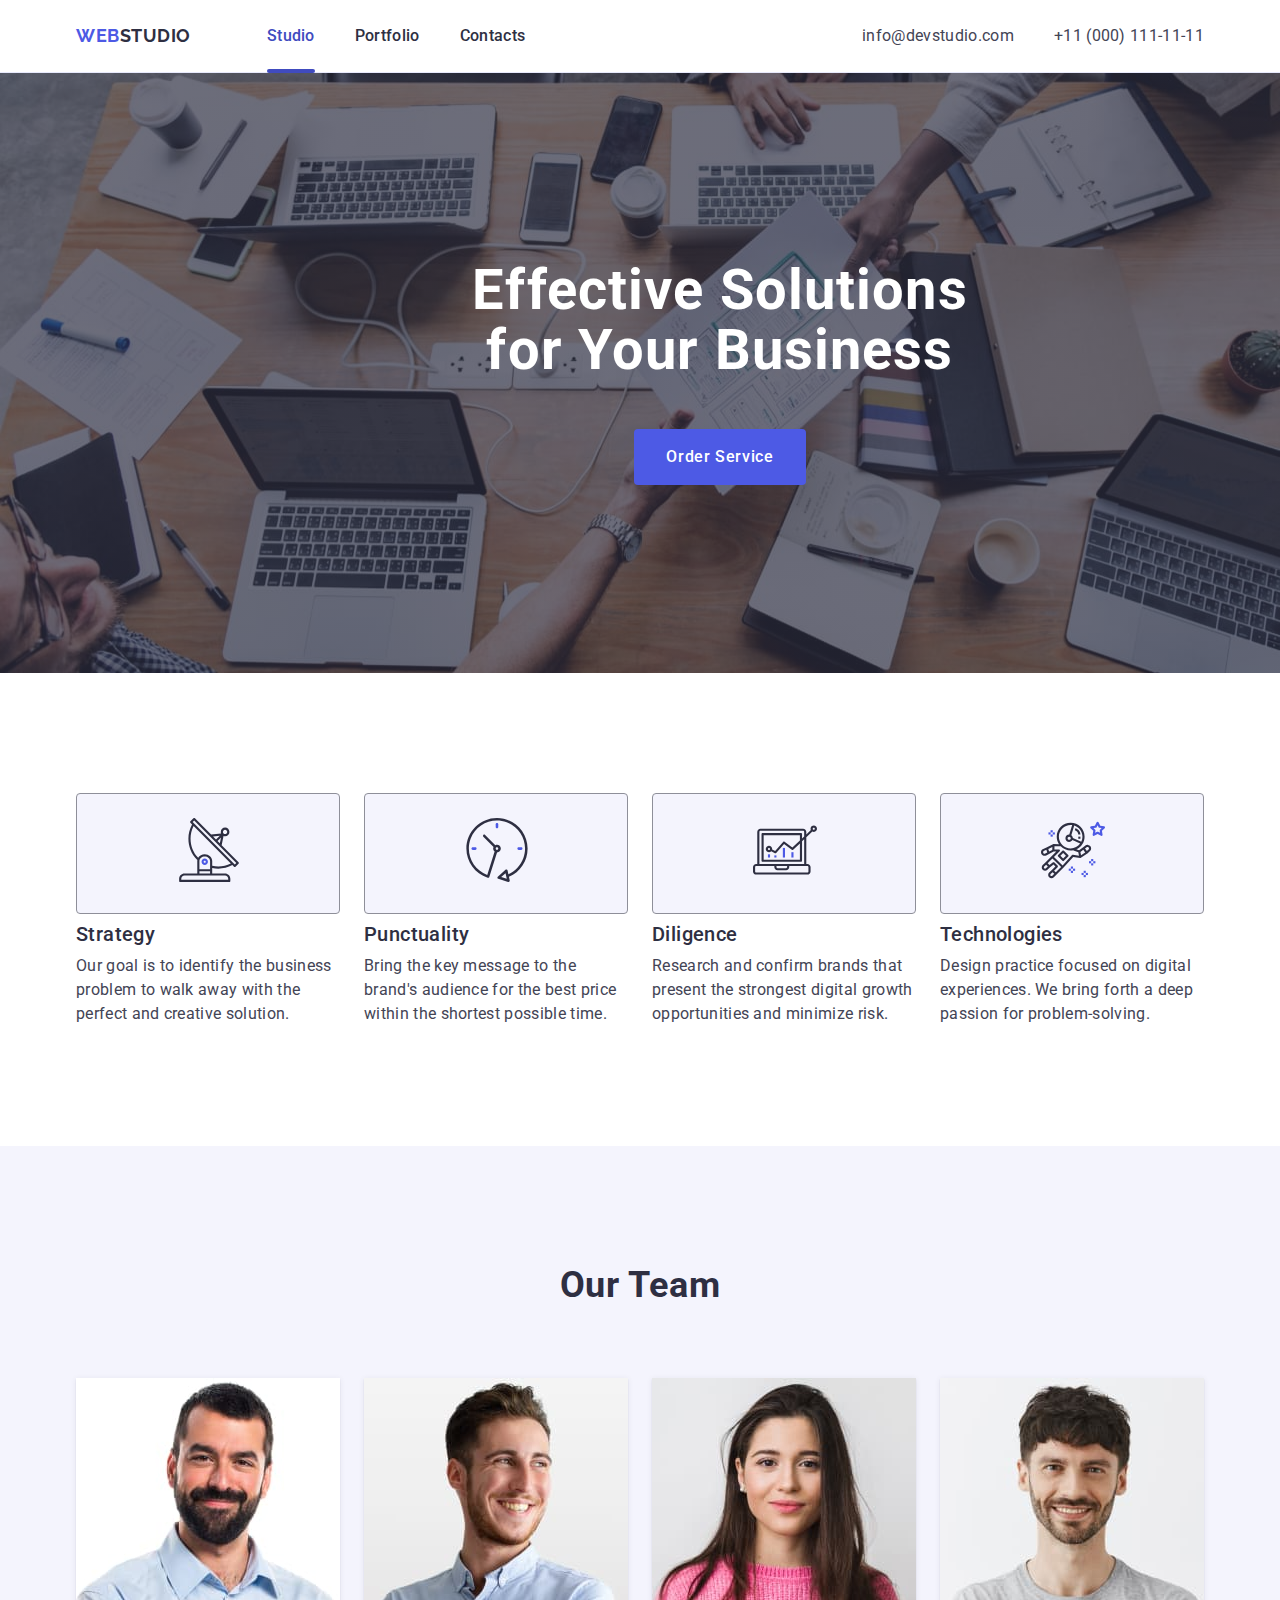
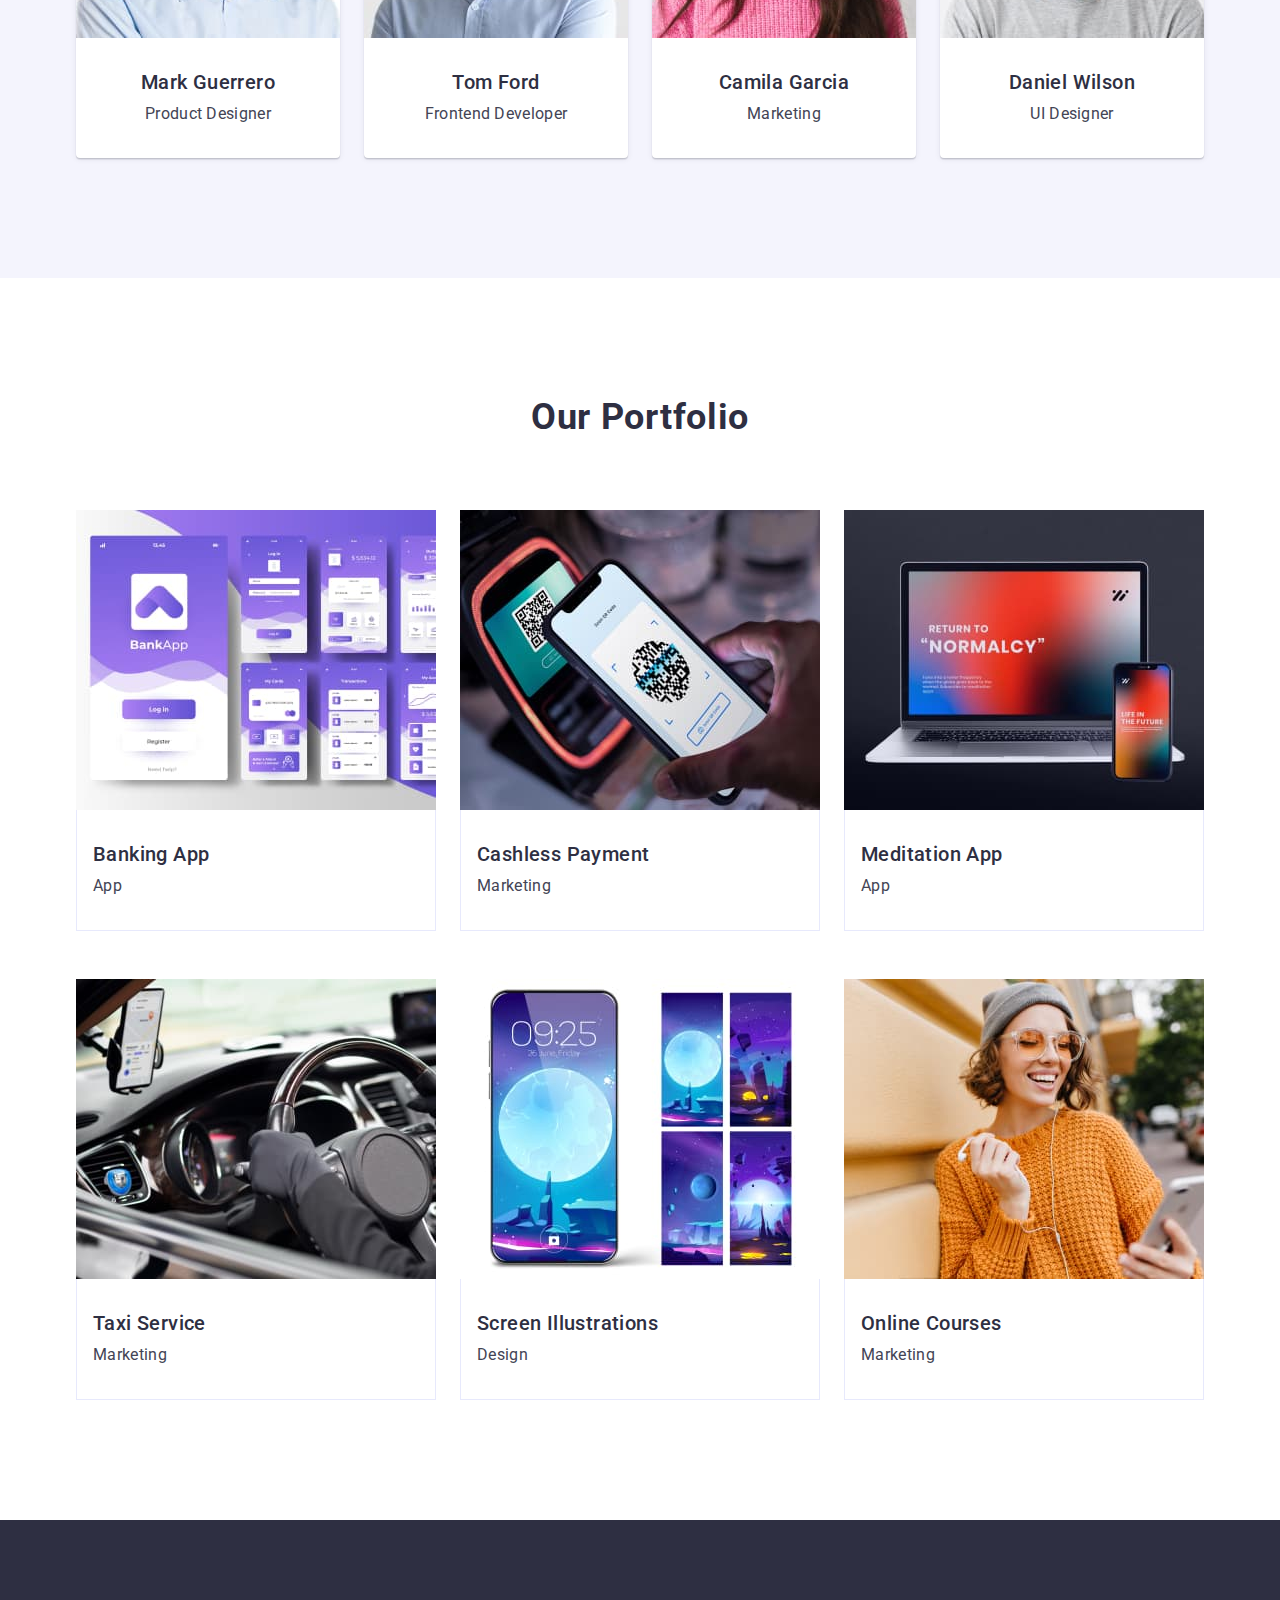
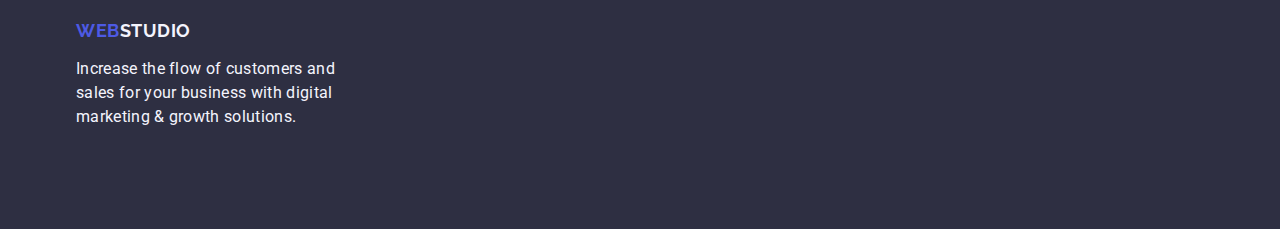
==== index.html @ e9f7350b "pictures in benefits" ====
<!DOCTYPE html>
<html lang="en">
  <head>
    <meta charset="UTF-8" />
    <meta name="viewport" content="width=device-width, initial-scale=1.0" />
    <title>WebStudio</title>
    <link rel="preconnect" href="https://fonts.googleapis.com" />
    <link rel="preconnect" href="https://fonts.gstatic.com" crossorigin />
    <link
      href="https://fonts.googleapis.com/css2?family=Raleway:wght@700&family=Roboto:wght@400;500;700&display=swap"
      rel="stylesheet"
    />
    <link
      rel="stylesheet"
      href="https://cdnjs.cloudflare.com/ajax/libs/modern-normalize/2.0.0/modern-normalize.min.css"
    />
    <link rel="stylesheet" href="./css/styles.css" />
  </head>
  <body>
    <!-- HEADER -->
    <header class="header">
      <div class="header_container container">
        <nav class="header_navigation">
          <a class="header_logo logo" href="./index.html"
            >Web<span class="header_logo_span">Studio</span></a
          >
          <ul class="header_navigation_list">
            <li class="navigation_list_item">
              <a class="navigation_list_link current" href="./index.html"
                >Studio</a
              >
            </li>
            <li class="navigation_list_item">
              <a class="navigation_list_link" href="">Portfolio</a>
            </li>
            <li class="navigation_list_item">
              <a class="navigation_list_link" href="">Contacts</a>
            </li>
          </ul>
        </nav>
        <address class="header_address">
          <ul class="header_address_list">
            <li class="address_list_item">
              <a class="address_list_link" href="mailto:info@devstudio.com"
                >info@devstudio.com</a
              >
            </li>
            <li class="address_list_item">
              <a class="address_list_link" href="tel:+110001111111"
                >+11 (000) 111-11-11</a
              >
            </li>
          </ul>
        </address>
      </div>
    </header>
    <!-- MAIN CONTENT -->
    <main>
      <!-- 1-HERO -->
      <section class="hero">
        <div class="hero_background">
          <div class="hero_container container">
            <h1 class="hero_title">Effective Solutions for Your Business</h1>
            <button class="hero_button" type="button">Order Service</button>
          </div>
        </div>
      </section>
      <!-- 2-BENEFITS -->
      <section class="benefits section">
        <div class="container benefits_container">
          <h2 class="benefits_title title visually-hidden">Our benefits</h2>
          <ul class="benefits_list">
            <li class="benefits_list_item">
              <div class="benefits_list_picture">
                <svg class="benefits_list_icon" width="64" height="64">
                  <use href="./images/sprite.svg#icon-antenna"></use>
                </svg>
              </div>
              <h3 class="benefits_item_title subtitle">Strategy</h3>
              <p class="benefits_item_text">
                Our goal is to identify the business problem to walk away with
                the perfect and creative solution.
              </p>
            </li>
            <li class="benefits_list_item">
              <div class="benefits_list_picture">
                <svg class="benefits_list_icon" width="64" height="64">
                  <use href="./images/sprite.svg#icon-clock"></use>
                </svg>
              </div>
              <h3 class="benefits_item_title subtitle">Punctuality</h3>
              <p class="benefits_item_text">
                Bring the key message to the brand's audience for the best price
                within the shortest possible time.
              </p>
            </li>
            <li class="benefits_list_item">
              <div class="benefits_list_picture">
                <svg class="benefits_list_icon" width="64" height="64">
                  <use href="./images/sprite.svg#icon-diagram"></use>
                </svg>
              </div>
              <h3 class="benefits_item_title subtitle">Diligence</h3>
              <p class="benefits_item_text">
                Research and confirm brands that present the strongest digital
                growth opportunities and minimize risk.
              </p>
            </li>
            <li class="benefits_list_item">
              <div class="benefits_list_picture">
                <svg class="benefits_list_icon" width="64" height="64">
                  <use href="./images/sprite.svg#icon-astronaut"></use>
                </svg>
              </div>
              <h3 class="benefits_item_title subtitle">Technologies</h3>
              <p class="benefits_item_text">
                Design practice focused on digital experiences. We bring forth a
                deep passion for problem-solving.
              </p>
            </li>
          </ul>
        </div>
      </section>
      <!-- 3-TEAM-->
      <section class="team section">
        <div class="container team_container">
          <h2 class="team_title title">Our Team</h2>
          <ul class="team_list">
            <li class="team_list_item">
              <img
                class="team_item_image"
                src="./images/team/mark_guerrero.jpg"
                alt="Photo of Mark Guerrero"
                width="264"
                height="260"
              />
              <div class="team_item_container">
                <h3 class="team_item_title subtitle">Mark Guerrero</h3>
                <p class="team_item_text">Product Designer</p>
              </div>
            </li>
            <li class="team_list_item">
              <img
                class="team_item_image"
                src="./images/team/tom_ford.jpg"
                alt="Photo of Tom Ford"
                width="264"
                height="260"
              />
              <div class="team_item_container">
                <h3 class="team_item_title subtitle">Tom Ford</h3>
                <p class="team_item_text">Frontend Developer</p>
              </div>
            </li>
            <li class="team_list_item">
              <img
                class="team_item_image"
                src="./images/team/camila_garcia.jpg"
                alt="Photo of Camila Garcia"
                width="264"
                height="260"
              />
              <div class="team_item_container">
                <h3 class="team_item_title subtitle">Camila Garcia</h3>
                <p class="team_item_text">Marketing</p>
              </div>
            </li>
            <li class="team_list_item">
              <img
                class="team_item_image"
                src="./images/team/daniel_wilson.jpg"
                alt="Photo of Daniel Wilson"
                width="264"
                height="260"
              />
              <div class="team_item_container">
                <h3 class="team_item_title subtitle">Daniel Wilson</h3>
                <p class="team_item_text">UI Designer</p>
              </div>
            </li>
          </ul>
        </div>
      </section>
      <!-- 4-PORTFOLIO -->
      <section class="portfolio section">
        <div class="container portfolio_container">
          <h2 class="portfolio_title title">Our Portfolio</h2>
          <ul class="portfolio_list">
            <li class="portfolio_list_item">
              <img
                class="portfolio_item_image"
                src="./images/portfolio/banking-app.jpg"
                alt="screens of Banking App"
                width="360"
                height="300"
              />
              <div class="portfolio_item_container">
                <h3 class="portfolio_item_title subtitle">Banking App</h3>
                <p class="portfolio_item_text">App</p>
              </div>
            </li>
            <li class="portfolio_list_item">
              <img
                class="portfolio_item_image"
                src="./images/portfolio/cashless-payment.jpg"
                alt="photo of payment"
                width="360"
                height="300"
              />
              <div class="portfolio_item_container">
                <h3 class="portfolio_item_title subtitle">Cashless Payment</h3>
                <p class="portfolio_item_text">Marketing</p>
              </div>
            </li>
            <li class="portfolio_list_item">
              <img
                class="portfolio_item_image"
                src="./images/portfolio/meditation-app.jpg"
                alt="photo of laptop and phone"
                width="360"
                height="300"
              />
              <div class="portfolio_item_container">
                <h3 class="portfolio_item_title subtitle">Meditation App</h3>
                <p class="portfolio_item_text">App</p>
              </div>
            </li>
            <li class="portfolio_list_item">
              <img
                class="portfolio_item_image"
                src="./images/portfolio/taxi-service.jpg"
                alt="photo of car dashboard"
                width="360"
                height="300"
              />
              <div class="portfolio_item_container">
                <h3 class="portfolio_item_title subtitle">Taxi Service</h3>
                <p class="portfolio_item_text">Marketing</p>
              </div>
            </li>
            <li class="portfolio_list_item">
              <img
                class="portfolio_item_image"
                src="./images/portfolio/screen-illustrations.jpg"
                alt="photo of phone and wallpapers"
                width="360"
                height="300"
              />
              <div class="portfolio_item_container">
                <h3 class="portfolio_item_title subtitle">
                  Screen Illustrations
                </h3>
                <p class="portfolio_item_text">Design</p>
              </div>
            </li>
            <li class="portfolio_list_item">
              <img
                class="portfolio_item_image"
                src="./images/portfolio/online-courses.jpg"
                alt="photo of girl"
                width="360"
                height="300"
              />
              <div class="portfolio_item_container">
                <h3 class="portfolio_item_title subtitle">Online Courses</h3>
                <p class="portfolio_item_text">Marketing</p>
              </div>
            </li>
          </ul>
        </div>
      </section>
    </main>
    <!-- FOOTER -->
    <footer class="footer">
      <div class="container footer_container">
        <a class="footer_logo logo" href="./index.html"
          >Web<span class="footer_logo_span">Studio</span></a
        >
        <p class="footer_text">
          Increase the flow of customers and sales for your business with
          digital marketing & growth solutions.
        </p>
      </div>
    </footer>
  </body>
</html>
---- css/styles.css ----
/* ====NORMOLIZING STYLES=================== */
h1,
h2,
h3,
h4,
h5,
h6,
p {
  margin-top: 0;
  margin-bottom: 0;
}

ul,
ol {
  margin-top: 0;
  margin-bottom: 0;
  padding-left: 0;
  list-style-type: none;
}
a {
  color: inherit;
  text-decoration: none;
  display: block;
}
img {
  display: block;
}
button {
  cursor: pointer;
  display: block;
  border: none;
}

/* ====MAIN STYLES========================= */
body {
  font-family: "Roboto", sans-serif;
  line-height: 1.5;
  letter-spacing: 0.02em;
  color: #434455;
  background-color: #ffffff;
}
.logo {
  font-family: "Raleway", sans-serif;
  font-weight: 700;
  font-size: 18px;
  line-height: 1.17;
  letter-spacing: 0.03em;
  text-transform: uppercase;
  color: #4d5ae5;
}
.title {
  font-weight: 700;
  font-size: 36px;
  letter-spacing: 0.02em;
  text-align: center;
  text-transform: capitalize;
  color: #2e2f42;
}
.subtitle {
  font-weight: 500;
  font-size: 20px;
  letter-spacing: 0.02em;
  line-height: 1.2;
  color: #2e2f42;
}
.container {
  width: 1158px;
  padding: 0 15px;
  margin: 0 auto;
}
.section {
  padding-top: 120px;
  padding-bottom: 120px;
}

/* ====HEADER============================= */

.header {
  color: #2e2f42;
  border-bottom: 1px solid #e7e9fc;
}
.header a {
  padding: 24px 0;
}
.header_container {
  display: flex;
  justify-content: space-between;
}
.header_navigation {
  display: flex;
  align-items: center;
}
.header_logo {
  margin-right: 76px;
}
.header_navigation_list {
  display: flex;
  gap: 40px;
}
.header_logo_span {
  color: #2e2f42;
}
.navigation_list_link {
  font-weight: 500;
  transition: color 250ms cubic-bezier(0.4, 0, 0.2, 1);
}
.current {
  position: relative;
  color: #404bbf;
}
.current::after {
  content: "";
  position: absolute;
  left: 0;
  bottom: -1px;
  background-color: #404bbf;
  border-radius: 2px;
  height: 4px;
  width: 100%;
}
.header_address {
  font-style: normal;
}
.header_address_list {
  display: flex;
  gap: 40px;
}
.address_list_link {
  color: #434455;
  transition: color cubic-bezier(0.4, 0, 0.2, 1);
}
.navigation_list_link:hover,
.navigation_list_link:focus,
.address_list_link:hover,
.address_list_link:focus {
  color: #404bbf;
}

/* ====1-HERO=============================== */
.hero {
  background-color: #2e2f42;
}

.hero_background {
  width: 1440px;
  height: 100%;
  margin: 0 auto;
  background-size: cover;
  background-image: linear-gradient(
      rgba(46, 47, 66, 0.7),
      rgba(46, 47, 66, 0.7)
    ),
    url(../images/hero/people-office.jpg);
}

.hero_container {
  position: relative;
  z-index: 20;
  padding: 188px 0;
}

.hero_title {
  margin: 0 auto;
  max-width: 496px;
  font-size: 56px;
  line-height: 1.07;
  font-weight: 700;
  letter-spacing: 0.02em;
  text-align: center;
  color: #ffffff;
}
.hero_button {
  margin: 48px auto 0;
  padding: 16px 32px;
  min-width: 169px;
  font-weight: 500;
  font-size: 16px;
  line-height: 1.5;
  letter-spacing: 0.04em;
  color: #ffffff;
  background: #4d5ae5;
  border-radius: 4px;
  transition: color cubic-bezier(0.4, 0, 0.2, 1);
}
.hero_button:hover,
.hero_button:focus {
  background: #404bbf;
}

/* ====2-BENEFITS============================ */
.visually-hidden {
  position: absolute;
  width: 1px;
  height: 1px;
  margin: -1px;
  border: 0;
  padding: 0;
  white-space: nowrap;
  clip-path: inset(100%);
  clip: rect(0 0 0 0);
  overflow: hidden;
}

.benefits_list {
  display: flex;
  gap: 24px;
}
.benefits_list_picture {
  background-color: #f4f4fd;
  border: 1px solid #8e8f99;
  border-radius: 4px;
  /* width: 264px;
  height: 112px; */
}
.benefits_list_icon {
  margin: 24px 100px;
}

.benefits_item_title {
  margin-bottom: 8px;
  margin-top: 8px;
}

.benefits_list_item {
  max-width: 264px;
}

/*====3-TEAM================================  */
.team {
  background: #f4f4fd;
}
.team_title {
  line-height: 1.11;
  letter-spacing: 0.02em;
  margin-bottom: 72px;
}
.team_list {
  display: flex;
  gap: 24px;
}
.team_list_item {
  background: #ffffff;
  width: calc((100%-72px) / 4);
  border-radius: 0 0 4px 4px;
  box-shadow: 0 2px 1px 0 rgba(46, 47, 66, 0.08),
    0 1px 1px 0 rgba(46, 47, 66, 0.16), 0 1px 6px 0 rgba(46, 47, 66, 0.08);
}
.team_item_container {
  padding: 32px 0;
  text-align: center;
}
.team_item_title {
  letter-spacing: 0.02em;
  margin-bottom: 8px;
}

/* ====4-PORTFOLIO=========================== */
.portfolio_title {
  line-height: 1.11;
  margin-bottom: 72px;
}
.portfolio_list {
  display: flex;
  flex-wrap: wrap;
  column-gap: 24px;
  row-gap: 48px;
}

.portfolio_item_container {
  padding: 32px 16px;
  border: 1px solid #e7e9fc;
  border-top: 0;
}

.portfolio_item_title {
  margin-bottom: 8px;
}

/* ====FOOTER============================== */
.footer {
  background: #2e2f42;
  color: #f4f4fd;
  padding: 100px 0;
}

.footer_logo {
  margin-bottom: 16px;
  display: inline-block;
}
.footer_logo_span {
  color: #f4f4fd;
}
.footer_text {
  width: 264px;
}
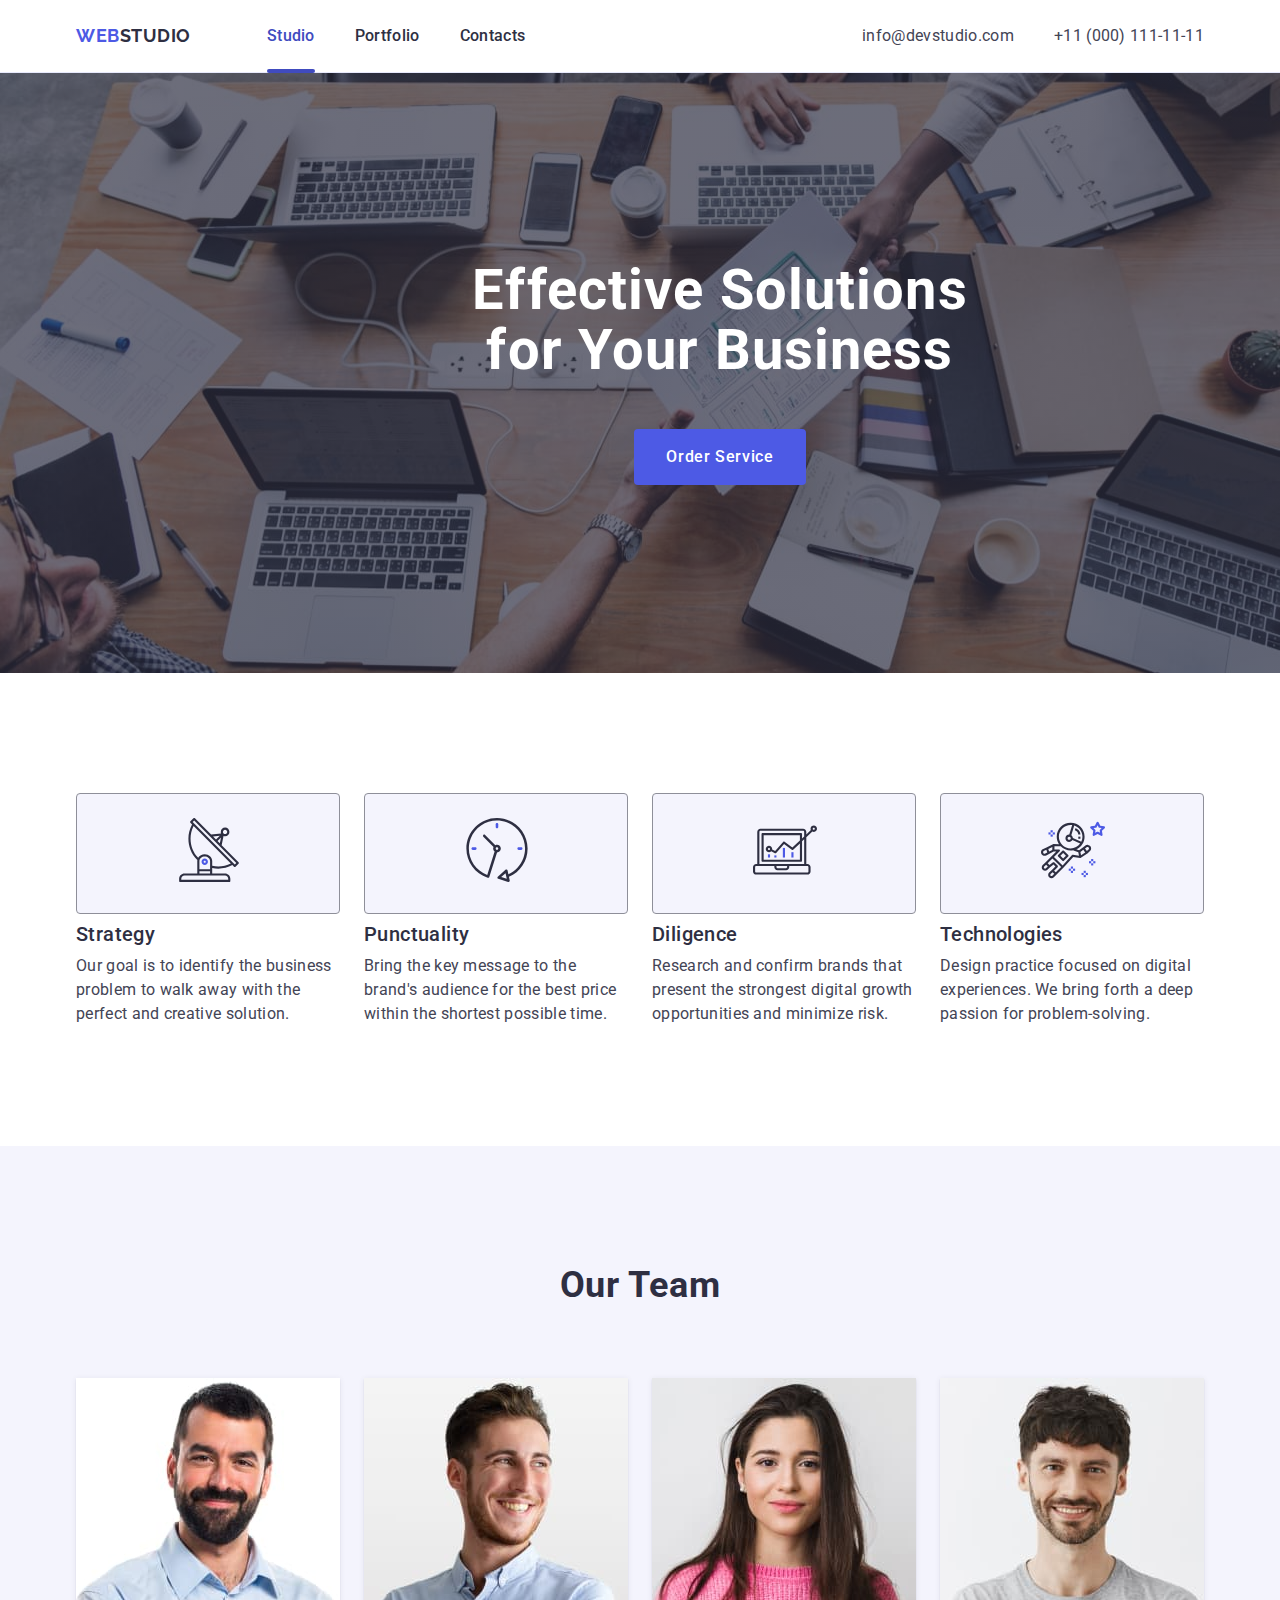
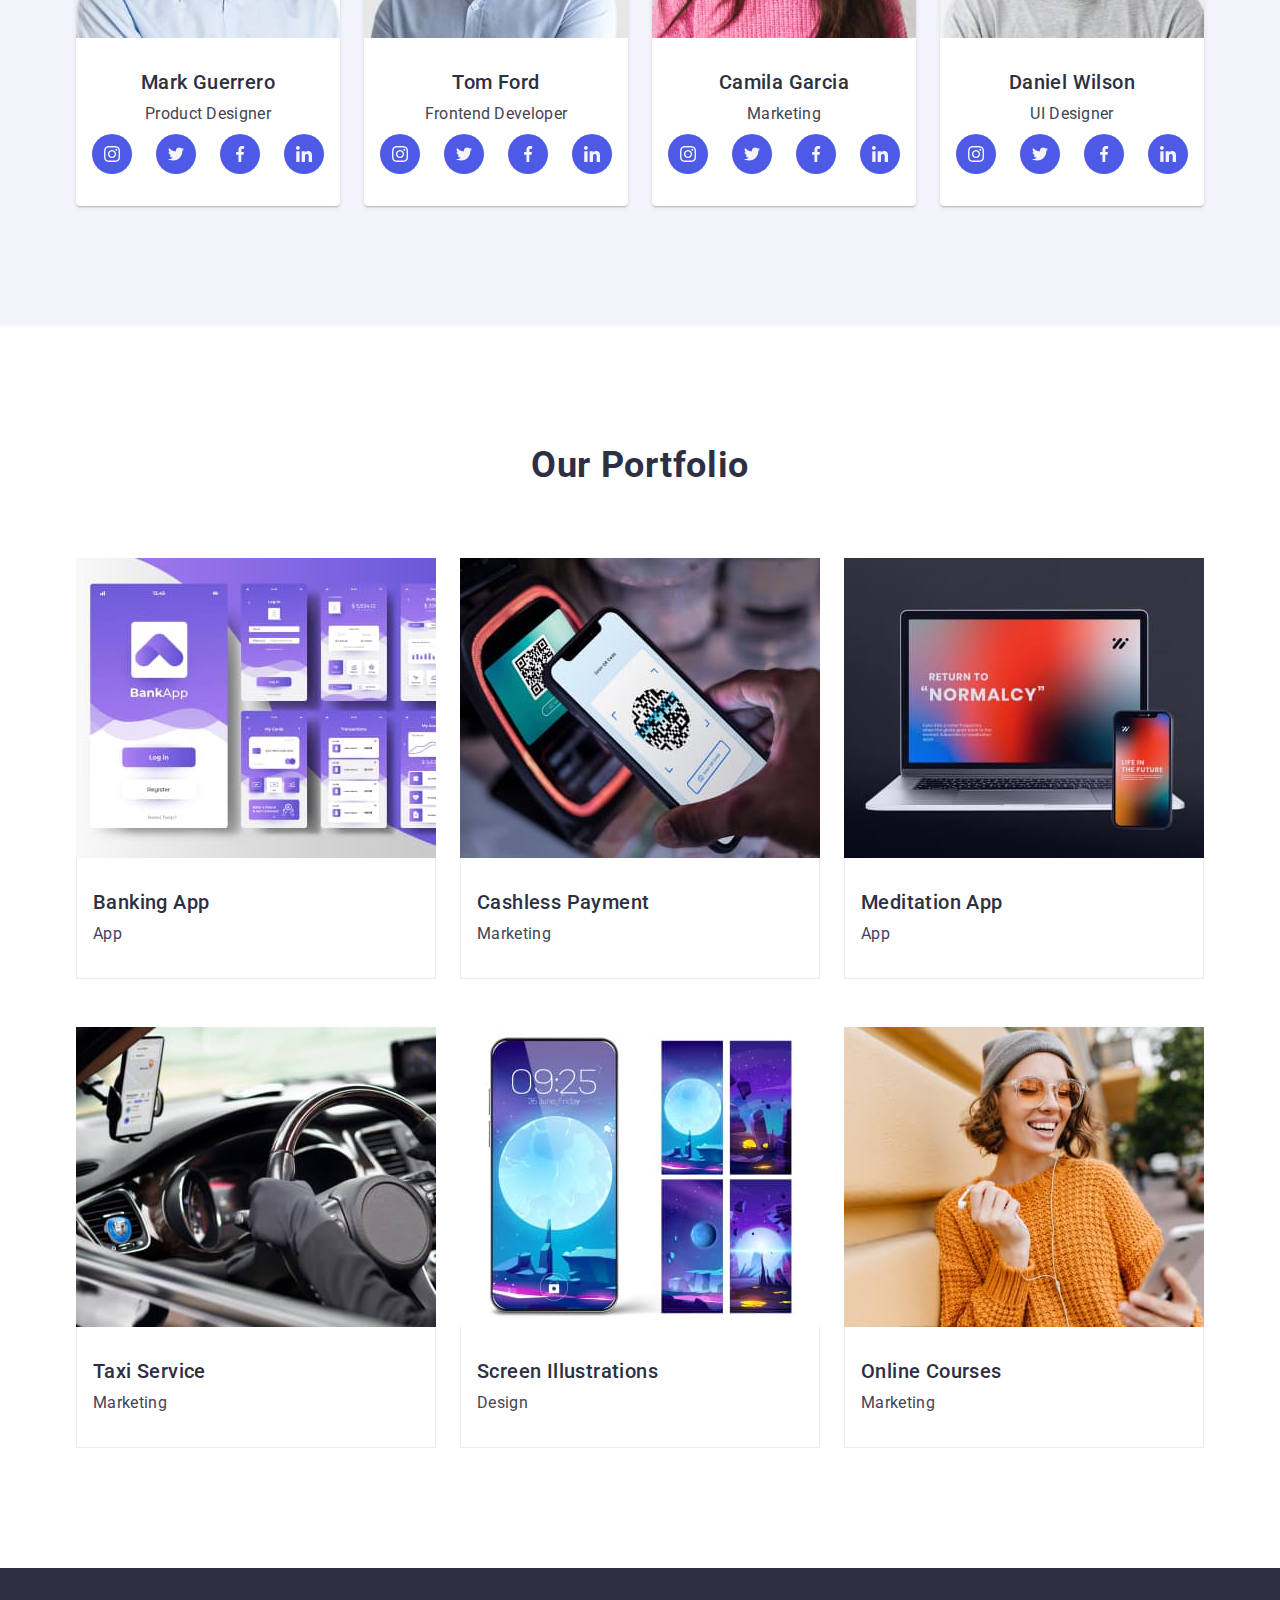
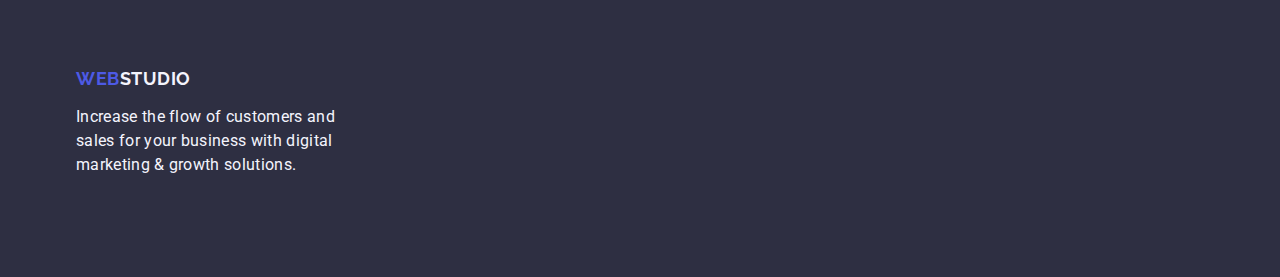
==== commit a1bd1387: "icons for team" ====
--- a/index.html
+++ b/index.html
@@ -137,6 +137,36 @@
               <div class="team_item_container">
                 <h3 class="team_item_title subtitle">Mark Guerrero</h3>
                 <p class="team_item_text">Product Designer</p>
+                <ul class="team_item_social">
+                  <li>
+                    <a class="team_item_link" href="#">
+                      <svg class="team_item_icon" width="16" height="16">
+                        <use href="./images/sprite.svg#icon-instagram"></use>
+                      </svg>
+                    </a>
+                  </li>
+                  <li>
+                    <a class="team_item_link" href="#">
+                      <svg class="team_item_icon" width="16" height="16">
+                        <use href="./images/sprite.svg#icon-twitter"></use>
+                      </svg>
+                    </a>
+                  </li>
+                  <li>
+                    <a class="team_item_link" href="#">
+                      <svg class="team_item_icon" width="16" height="16">
+                        <use href="./images/sprite.svg#icon-facebook"></use>
+                      </svg>
+                    </a>
+                  </li>
+                  <li>
+                    <a class="team_item_link" href="#">
+                      <svg class="team_item_icon" width="16" height="16">
+                        <use href="./images/sprite.svg#icon-linkedin"></use>
+                      </svg>
+                    </a>
+                  </li>
+                </ul>
               </div>
             </li>
             <li class="team_list_item">
@@ -150,6 +180,36 @@
               <div class="team_item_container">
                 <h3 class="team_item_title subtitle">Tom Ford</h3>
                 <p class="team_item_text">Frontend Developer</p>
+                <ul class="team_item_social">
+                  <li>
+                    <a class="team_item_link" href="#">
+                      <svg class="team_item_icon" width="16" height="16">
+                        <use href="./images/sprite.svg#icon-instagram"></use>
+                      </svg>
+                    </a>
+                  </li>
+                  <li>
+                    <a class="team_item_link" href="#">
+                      <svg class="team_item_icon" width="16" height="16">
+                        <use href="./images/sprite.svg#icon-twitter"></use>
+                      </svg>
+                    </a>
+                  </li>
+                  <li>
+                    <a class="team_item_link" href="#">
+                      <svg class="team_item_icon" width="16" height="16">
+                        <use href="./images/sprite.svg#icon-facebook"></use>
+                      </svg>
+                    </a>
+                  </li>
+                  <li>
+                    <a class="team_item_link" href="#">
+                      <svg class="team_item_icon" width="16" height="16">
+                        <use href="./images/sprite.svg#icon-linkedin"></use>
+                      </svg>
+                    </a>
+                  </li>
+                </ul>
               </div>
             </li>
             <li class="team_list_item">
@@ -163,6 +223,36 @@
               <div class="team_item_container">
                 <h3 class="team_item_title subtitle">Camila Garcia</h3>
                 <p class="team_item_text">Marketing</p>
+                <ul class="team_item_social">
+                  <li>
+                    <a class="team_item_link" href="#">
+                      <svg class="team_item_icon" width="16" height="16">
+                        <use href="./images/sprite.svg#icon-instagram"></use>
+                      </svg>
+                    </a>
+                  </li>
+                  <li>
+                    <a class="team_item_link" href="#">
+                      <svg class="team_item_icon" width="16" height="16">
+                        <use href="./images/sprite.svg#icon-twitter"></use>
+                      </svg>
+                    </a>
+                  </li>
+                  <li>
+                    <a class="team_item_link" href="#">
+                      <svg class="team_item_icon" width="16" height="16">
+                        <use href="./images/sprite.svg#icon-facebook"></use>
+                      </svg>
+                    </a>
+                  </li>
+                  <li>
+                    <a class="team_item_link" href="#">
+                      <svg class="team_item_icon" width="16" height="16">
+                        <use href="./images/sprite.svg#icon-linkedin"></use>
+                      </svg>
+                    </a>
+                  </li>
+                </ul>
               </div>
             </li>
             <li class="team_list_item">
@@ -176,6 +266,36 @@
               <div class="team_item_container">
                 <h3 class="team_item_title subtitle">Daniel Wilson</h3>
                 <p class="team_item_text">UI Designer</p>
+                <ul class="team_item_social">
+                  <li>
+                    <a class="team_item_link" href="#">
+                      <svg class="team_item_icon" width="16" height="16">
+                        <use href="./images/sprite.svg#icon-instagram"></use>
+                      </svg>
+                    </a>
+                  </li>
+                  <li>
+                    <a class="team_item_link" href="#">
+                      <svg class="team_item_icon" width="16" height="16">
+                        <use href="./images/sprite.svg#icon-twitter"></use>
+                      </svg>
+                    </a>
+                  </li>
+                  <li>
+                    <a class="team_item_link" href="#">
+                      <svg class="team_item_icon" width="16" height="16">
+                        <use href="./images/sprite.svg#icon-facebook"></use>
+                      </svg>
+                    </a>
+                  </li>
+                  <li>
+                    <a class="team_item_link" href="#">
+                      <svg class="team_item_icon" width="16" height="16">
+                        <use href="./images/sprite.svg#icon-linkedin"></use>
+                      </svg>
+                    </a>
+                  </li>
+                </ul>
               </div>
             </li>
           </ul>
--- a/css/styles.css
+++ b/css/styles.css
@@ -180,7 +180,7 @@
   color: #ffffff;
   background: #4d5ae5;
   border-radius: 4px;
-  transition: color cubic-bezier(0.4, 0, 0.2, 1);
+  transition: color 250ms cubic-bezier(0.4, 0, 0.2, 1);
 }
 .hero_button:hover,
 .hero_button:focus {
@@ -245,13 +245,37 @@
   box-shadow: 0 2px 1px 0 rgba(46, 47, 66, 0.08),
     0 1px 1px 0 rgba(46, 47, 66, 0.16), 0 1px 6px 0 rgba(46, 47, 66, 0.08);
 }
+.team_list_item:hover {
+  box-shadow: 0 2px 1px 0 rgba(46, 47, 66, 0.08),
+    0 1px 1px 0 rgba(46, 47, 66, 0.16), 0 1px 6px 0 rgba(46, 47, 66, 0.08);
+}
 .team_item_container {
-  padding: 32px 0;
+  padding: 32px 16px;
   text-align: center;
 }
 .team_item_title {
   letter-spacing: 0.02em;
-  margin-bottom: 8px;
+}
+.team_item_text {
+  margin: 8px 0;
+}
+.team_item_social {
+  display: flex;
+  justify-content: space-between;
+}
+.team_item_link {
+  display: block;
+  width: 40px;
+  height: 40px;
+  border-radius: 50%;
+  background-color: #4d5ae5;
+  padding: 12px;
+  line-height: 1;
+  transition: background-color 250ms cubic-bezier(0.4, 0, 0.2, 1);
+}
+.team_item_link:hover,
+.team_item_link:focus {
+  background-color: #31d0aa;
 }
 
 /* ====4-PORTFOLIO=========================== */
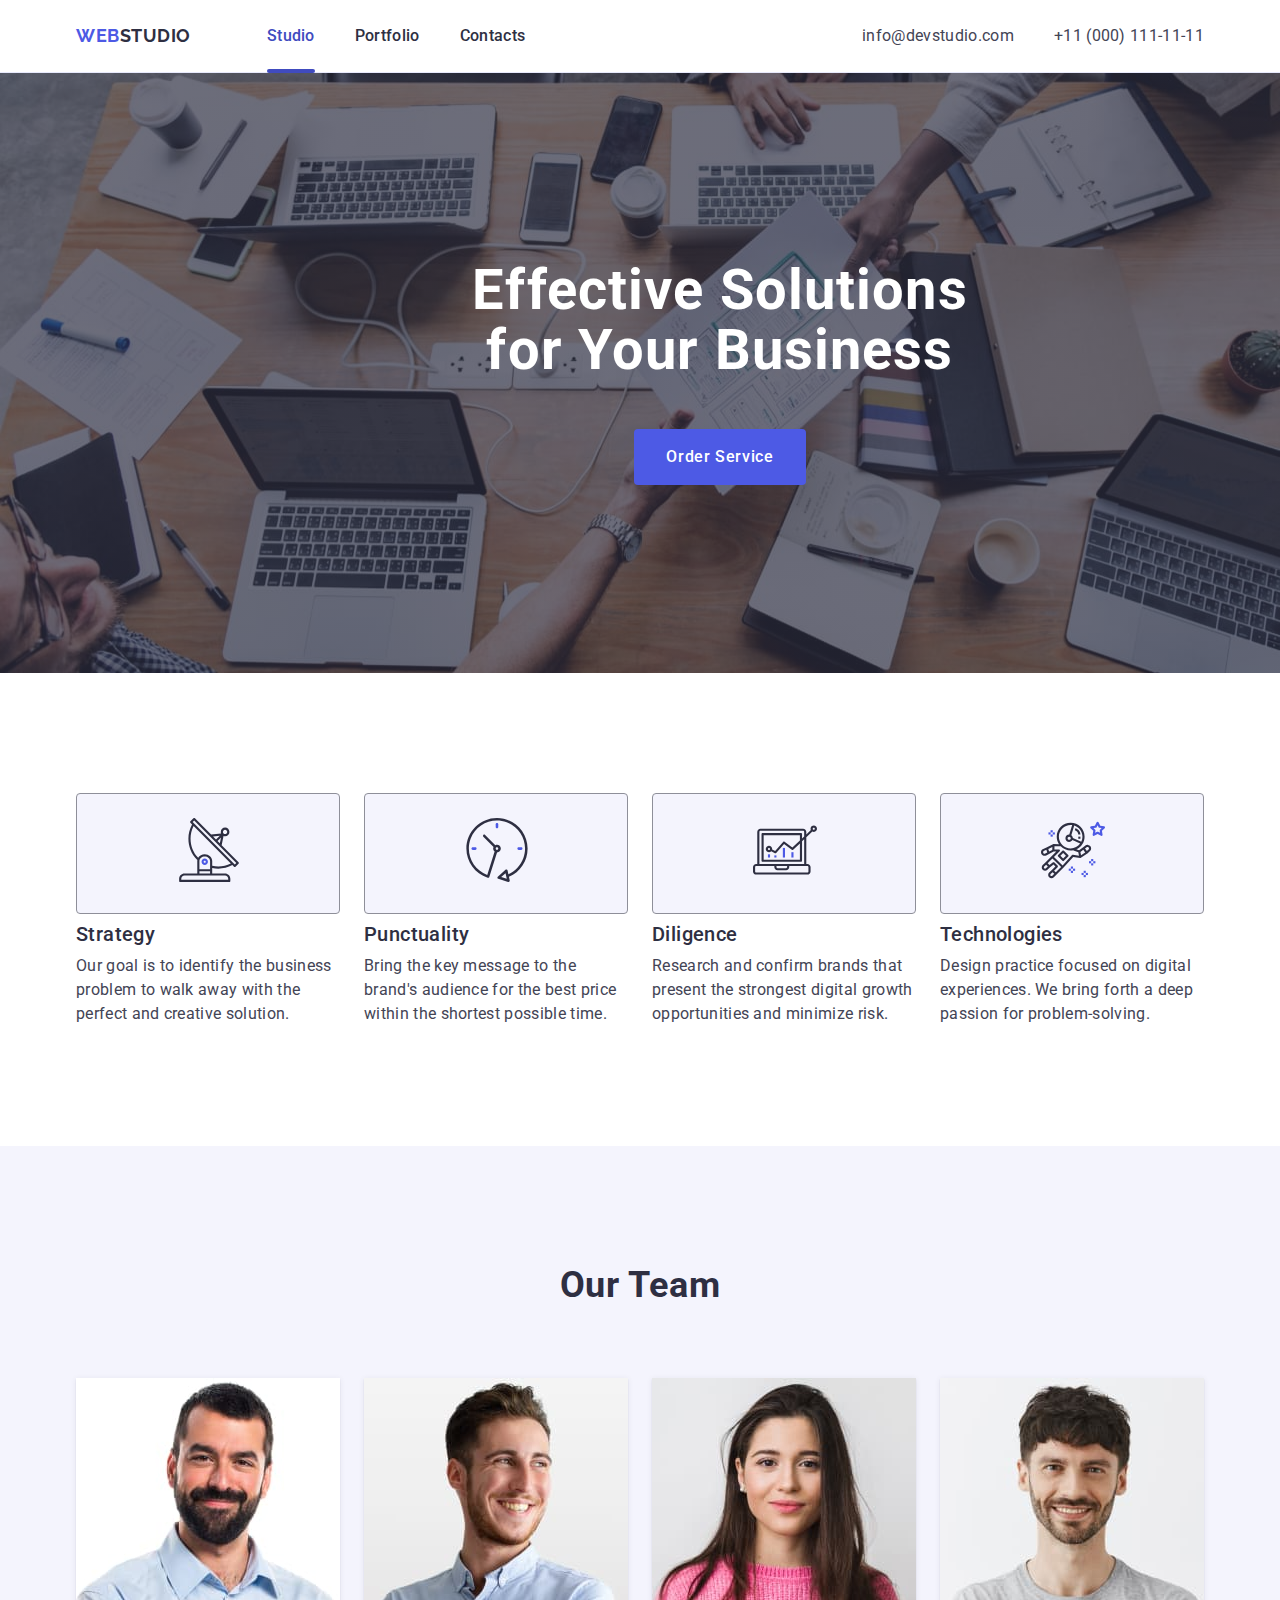
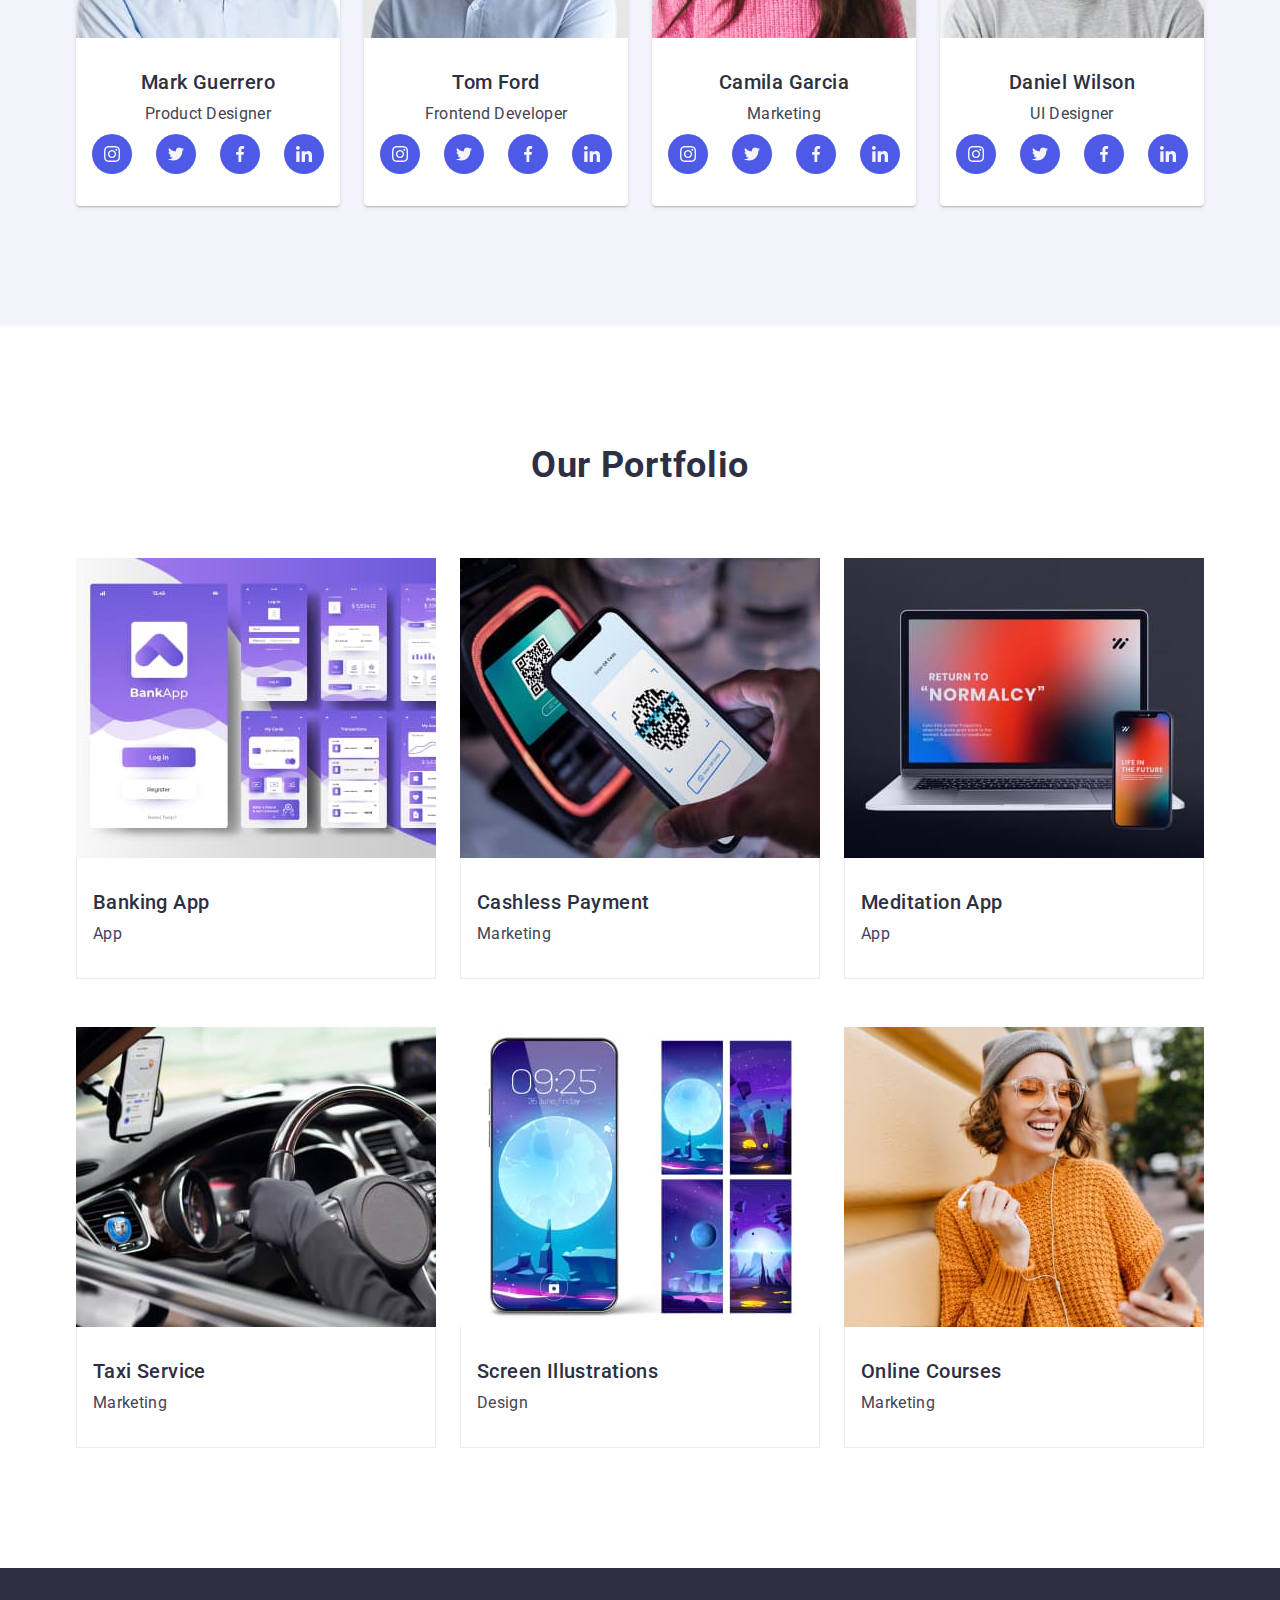
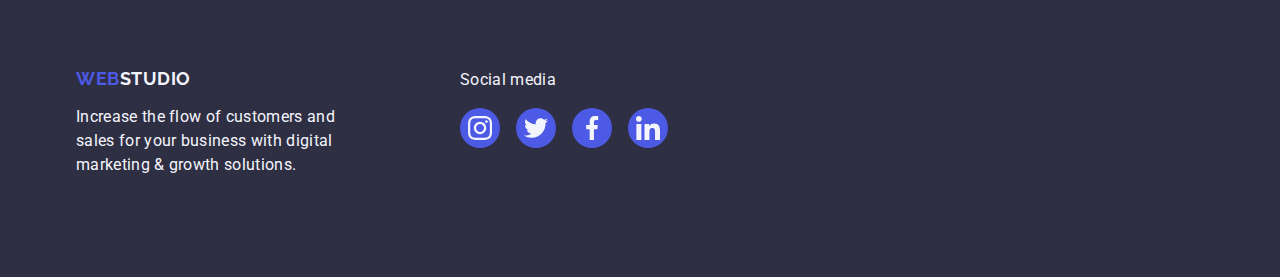
==== commit 13e96313: "footer social" ====
--- a/index.html
+++ b/index.html
@@ -307,65 +307,100 @@
           <h2 class="portfolio_title title">Our Portfolio</h2>
           <ul class="portfolio_list">
             <li class="portfolio_list_item">
-              <img
-                class="portfolio_item_image"
-                src="./images/portfolio/banking-app.jpg"
-                alt="screens of Banking App"
-                width="360"
-                height="300"
-              />
+              <div class="portfolio_item_wrapper">
+                <img
+                  class="portfolio_item_image"
+                  src="./images/portfolio/banking-app.jpg"
+                  alt="screens of Banking App"
+                  width="360"
+                  height="300"
+                />
+                <div class="portfolio_overlay">
+                  14 Stylish and User-Friendly App Design Concepts · Task
+                  Manager App · Calorie Tracker App · Exotic Fruit Ecommerce App
+                  · Cloud Storage App
+                </div>
+              </div>
               <div class="portfolio_item_container">
                 <h3 class="portfolio_item_title subtitle">Banking App</h3>
                 <p class="portfolio_item_text">App</p>
               </div>
             </li>
             <li class="portfolio_list_item">
-              <img
-                class="portfolio_item_image"
-                src="./images/portfolio/cashless-payment.jpg"
-                alt="photo of payment"
-                width="360"
-                height="300"
-              />
+              <div class="portfolio_item_wrapper">
+                <img
+                  class="portfolio_item_image"
+                  src="./images/portfolio/cashless-payment.jpg"
+                  alt="photo of payment"
+                  width="360"
+                  height="300"
+                />
+                <div class="portfolio_overlay">
+                  14 Stylish and User-Friendly App Design Concepts · Task
+                  Manager App · Calorie Tracker App · Exotic Fruit Ecommerce App
+                  · Cloud Storage App
+                </div>
+              </div>
               <div class="portfolio_item_container">
                 <h3 class="portfolio_item_title subtitle">Cashless Payment</h3>
                 <p class="portfolio_item_text">Marketing</p>
               </div>
             </li>
             <li class="portfolio_list_item">
-              <img
-                class="portfolio_item_image"
-                src="./images/portfolio/meditation-app.jpg"
-                alt="photo of laptop and phone"
-                width="360"
-                height="300"
-              />
+              <div class="portfolio_item_wrapper">
+                <img
+                  class="portfolio_item_image"
+                  src="./images/portfolio/meditation-app.jpg"
+                  alt="photo of laptop and phone"
+                  width="360"
+                  height="300"
+                />
+                <div class="portfolio_overlay">
+                  14 Stylish and User-Friendly App Design Concepts · Task
+                  Manager App · Calorie Tracker App · Exotic Fruit Ecommerce App
+                  · Cloud Storage App
+                </div>
+              </div>
               <div class="portfolio_item_container">
                 <h3 class="portfolio_item_title subtitle">Meditation App</h3>
                 <p class="portfolio_item_text">App</p>
               </div>
             </li>
             <li class="portfolio_list_item">
-              <img
-                class="portfolio_item_image"
-                src="./images/portfolio/taxi-service.jpg"
-                alt="photo of car dashboard"
-                width="360"
-                height="300"
-              />
+              <div class="portfolio_item_wrapper">
+                <img
+                  class="portfolio_item_image"
+                  src="./images/portfolio/taxi-service.jpg"
+                  alt="photo of car dashboard"
+                  width="360"
+                  height="300"
+                />
+                <div class="portfolio_overlay">
+                  14 Stylish and User-Friendly App Design Concepts · Task
+                  Manager App · Calorie Tracker App · Exotic Fruit Ecommerce App
+                  · Cloud Storage App
+                </div>
+              </div>
               <div class="portfolio_item_container">
                 <h3 class="portfolio_item_title subtitle">Taxi Service</h3>
                 <p class="portfolio_item_text">Marketing</p>
               </div>
             </li>
             <li class="portfolio_list_item">
-              <img
-                class="portfolio_item_image"
-                src="./images/portfolio/screen-illustrations.jpg"
-                alt="photo of phone and wallpapers"
-                width="360"
-                height="300"
-              />
+              <div class="portfolio_item_wrapper">
+                <img
+                  class="portfolio_item_image"
+                  src="./images/portfolio/screen-illustrations.jpg"
+                  alt="photo of phone and wallpapers"
+                  width="360"
+                  height="300"
+                />
+                <div class="portfolio_overlay">
+                  14 Stylish and User-Friendly App Design Concepts · Task
+                  Manager App · Calorie Tracker App · Exotic Fruit Ecommerce App
+                  · Cloud Storage App
+                </div>
+              </div>
               <div class="portfolio_item_container">
                 <h3 class="portfolio_item_title subtitle">
                   Screen Illustrations
@@ -374,13 +409,20 @@
               </div>
             </li>
             <li class="portfolio_list_item">
-              <img
-                class="portfolio_item_image"
-                src="./images/portfolio/online-courses.jpg"
-                alt="photo of girl"
-                width="360"
-                height="300"
-              />
+              <div class="portfolio_item_wrapper">
+                <img
+                  class="portfolio_item_image"
+                  src="./images/portfolio/online-courses.jpg"
+                  alt="photo of girl"
+                  width="360"
+                  height="300"
+                />
+                <div class="portfolio_overlay">
+                  14 Stylish and User-Friendly App Design Concepts · Task
+                  Manager App · Calorie Tracker App · Exotic Fruit Ecommerce App
+                  · Cloud Storage App
+                </div>
+              </div>
               <div class="portfolio_item_container">
                 <h3 class="portfolio_item_title subtitle">Online Courses</h3>
                 <p class="portfolio_item_text">Marketing</p>
@@ -393,13 +435,48 @@
     <!-- FOOTER -->
     <footer class="footer">
       <div class="container footer_container">
-        <a class="footer_logo logo" href="./index.html"
-          >Web<span class="footer_logo_span">Studio</span></a
-        >
-        <p class="footer_text">
-          Increase the flow of customers and sales for your business with
-          digital marketing & growth solutions.
-        </p>
+        <div class="footer_text_wrapper">
+          <a class="footer_logo logo" href="./index.html"
+            >Web<span class="footer_logo_span">Studio</span></a
+          >
+          <p class="footer_text">
+            Increase the flow of customers and sales for your business with
+            digital marketing & growth solutions.
+          </p>
+        </div>
+        <div class="footer_social_wrapper">
+          <p class="footer_social_text">Social media</p>
+          <ul class="footer_item_social">
+            <li>
+              <a class="footer_item_link" href="#">
+                <svg class="footer_item_icon" width="24" height="24">
+                  <use href="./images/sprite.svg#icon-instagram"></use>
+                </svg>
+              </a>
+            </li>
+            <li>
+              <a class="footer_item_link" href="#">
+                <svg class="footer_item_icon" width="24" height="24">
+                  <use href="./images/sprite.svg#icon-twitter"></use>
+                </svg>
+              </a>
+            </li>
+            <li>
+              <a class="footer_item_link" href="#">
+                <svg class="footer_item_icon" width="24" height="24">
+                  <use href="./images/sprite.svg#icon-facebook"></use>
+                </svg>
+              </a>
+            </li>
+            <li>
+              <a class="footer_item_link" href="#">
+                <svg class="footer_item_icon" width="24" height="24">
+                  <use href="./images/sprite.svg#icon-linkedin"></use>
+                </svg>
+              </a>
+            </li>
+          </ul>
+        </div>
       </div>
     </footer>
   </body>
--- a/css/styles.css
+++ b/css/styles.css
@@ -289,7 +289,26 @@
   column-gap: 24px;
   row-gap: 48px;
 }
-
+.portfolio_item_wrapper {
+  position: relative;
+  overflow: hidden;
+}
+.portfolio_overlay {
+  position: absolute;
+  top: 0;
+  left: 0;
+  width: 100%;
+  height: 100%;
+  padding: 32px 40px;
+  overflow: auto;
+  color: #f4f4fd;
+  background: #4d5ae5;
+  transform: translateY(100%);
+  transition: transform 250ms cubic-bezier(0.4, 0, 0.2, 1);
+}
+.portfolio_item_wrapper:hover .portfolio_overlay {
+  transform: translateY(0%);
+}
 .portfolio_item_container {
   padding: 32px 16px;
   border: 1px solid #e7e9fc;
@@ -306,7 +325,13 @@
   color: #f4f4fd;
   padding: 100px 0;
 }
-
+.footer_container {
+  display: flex;
+  justify-content: flex-start;
+}
+.footer_text_wrapper {
+  margin-right: 120px;
+}
 .footer_logo {
   margin-bottom: 16px;
   display: inline-block;
@@ -317,3 +342,22 @@
 .footer_text {
   width: 264px;
 }
+.footer_item_social {
+  display: flex;
+  gap: 16px;
+  margin-top: 16px;
+}
+.footer_item_link {
+  display: block;
+  width: 40px;
+  height: 40px;
+  border-radius: 50%;
+  background-color: #4d5ae5;
+  padding: 8px;
+  line-height: 1;
+  transition: background-color 250ms cubic-bezier(0.4, 0, 0.2, 1);
+}
+.footer_item_link:hover,
+.footer_item_link:focus {
+  background-color: #31d0aa;
+}
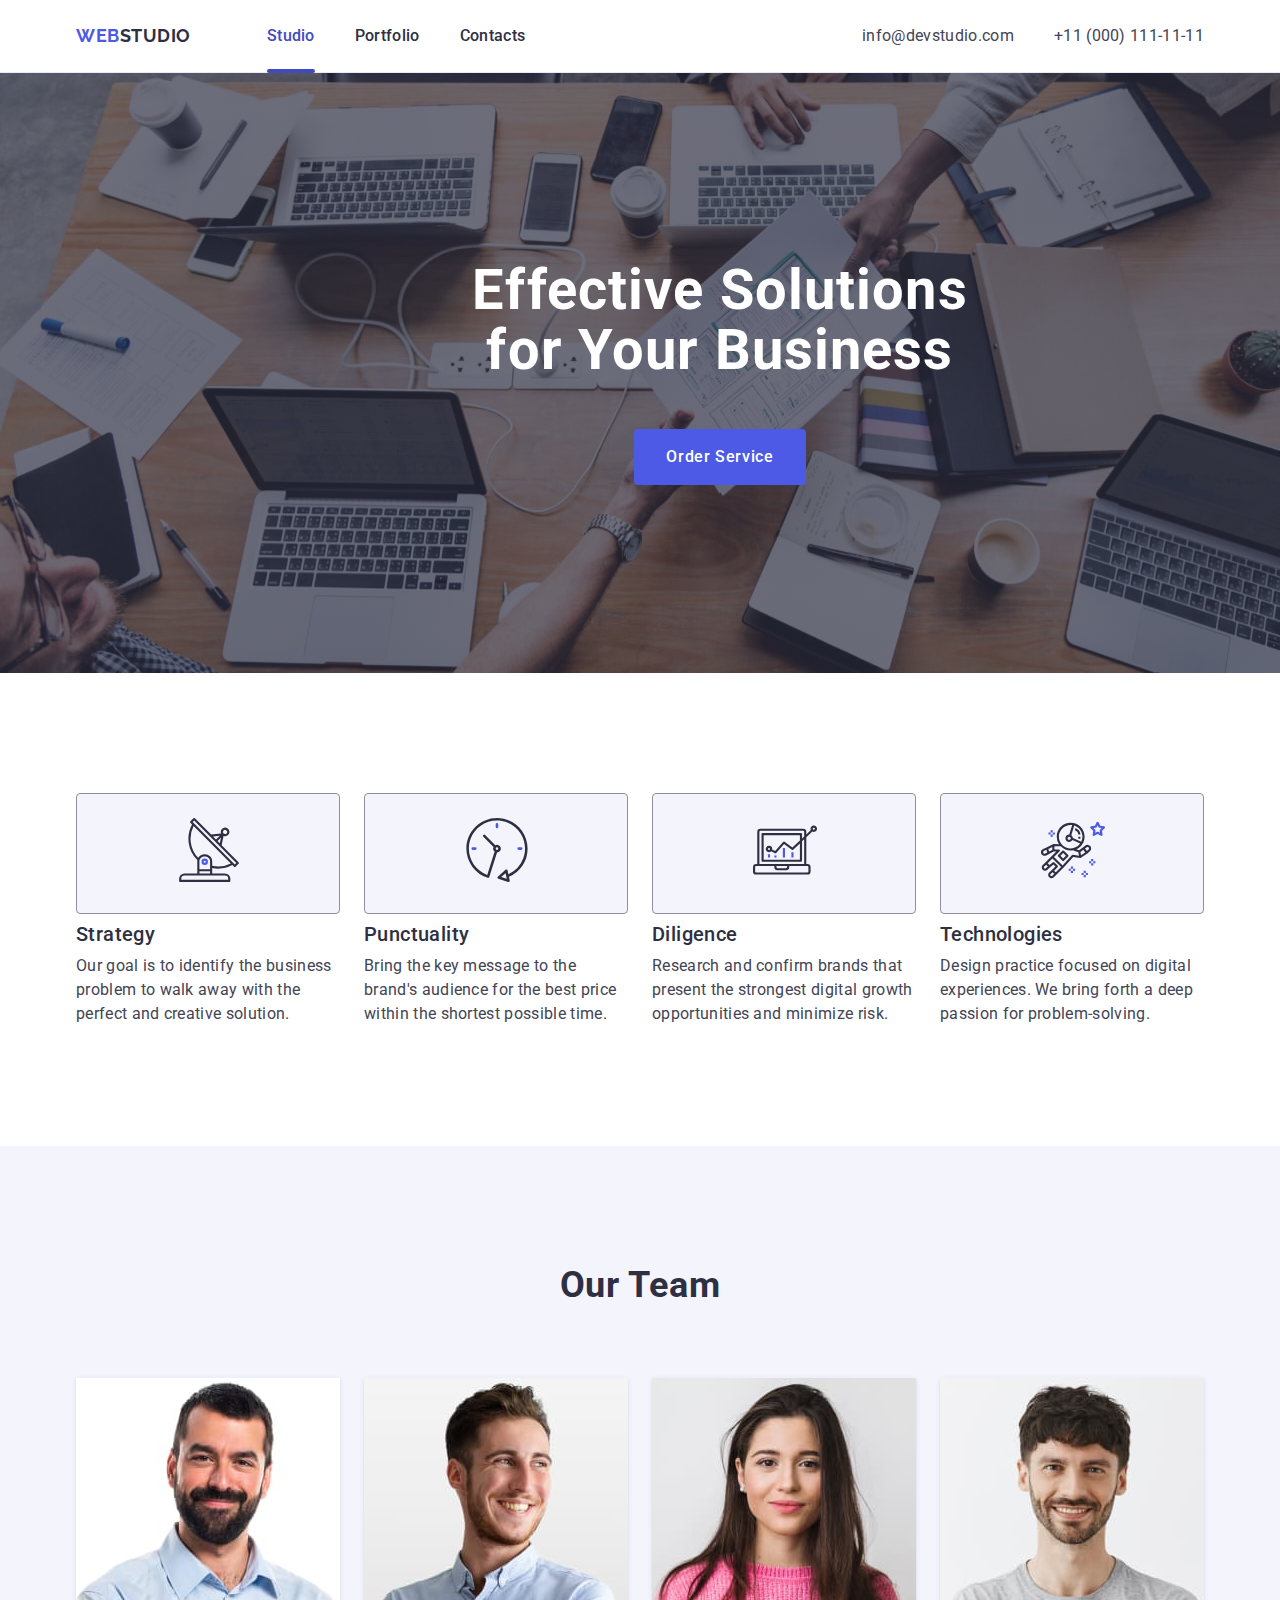
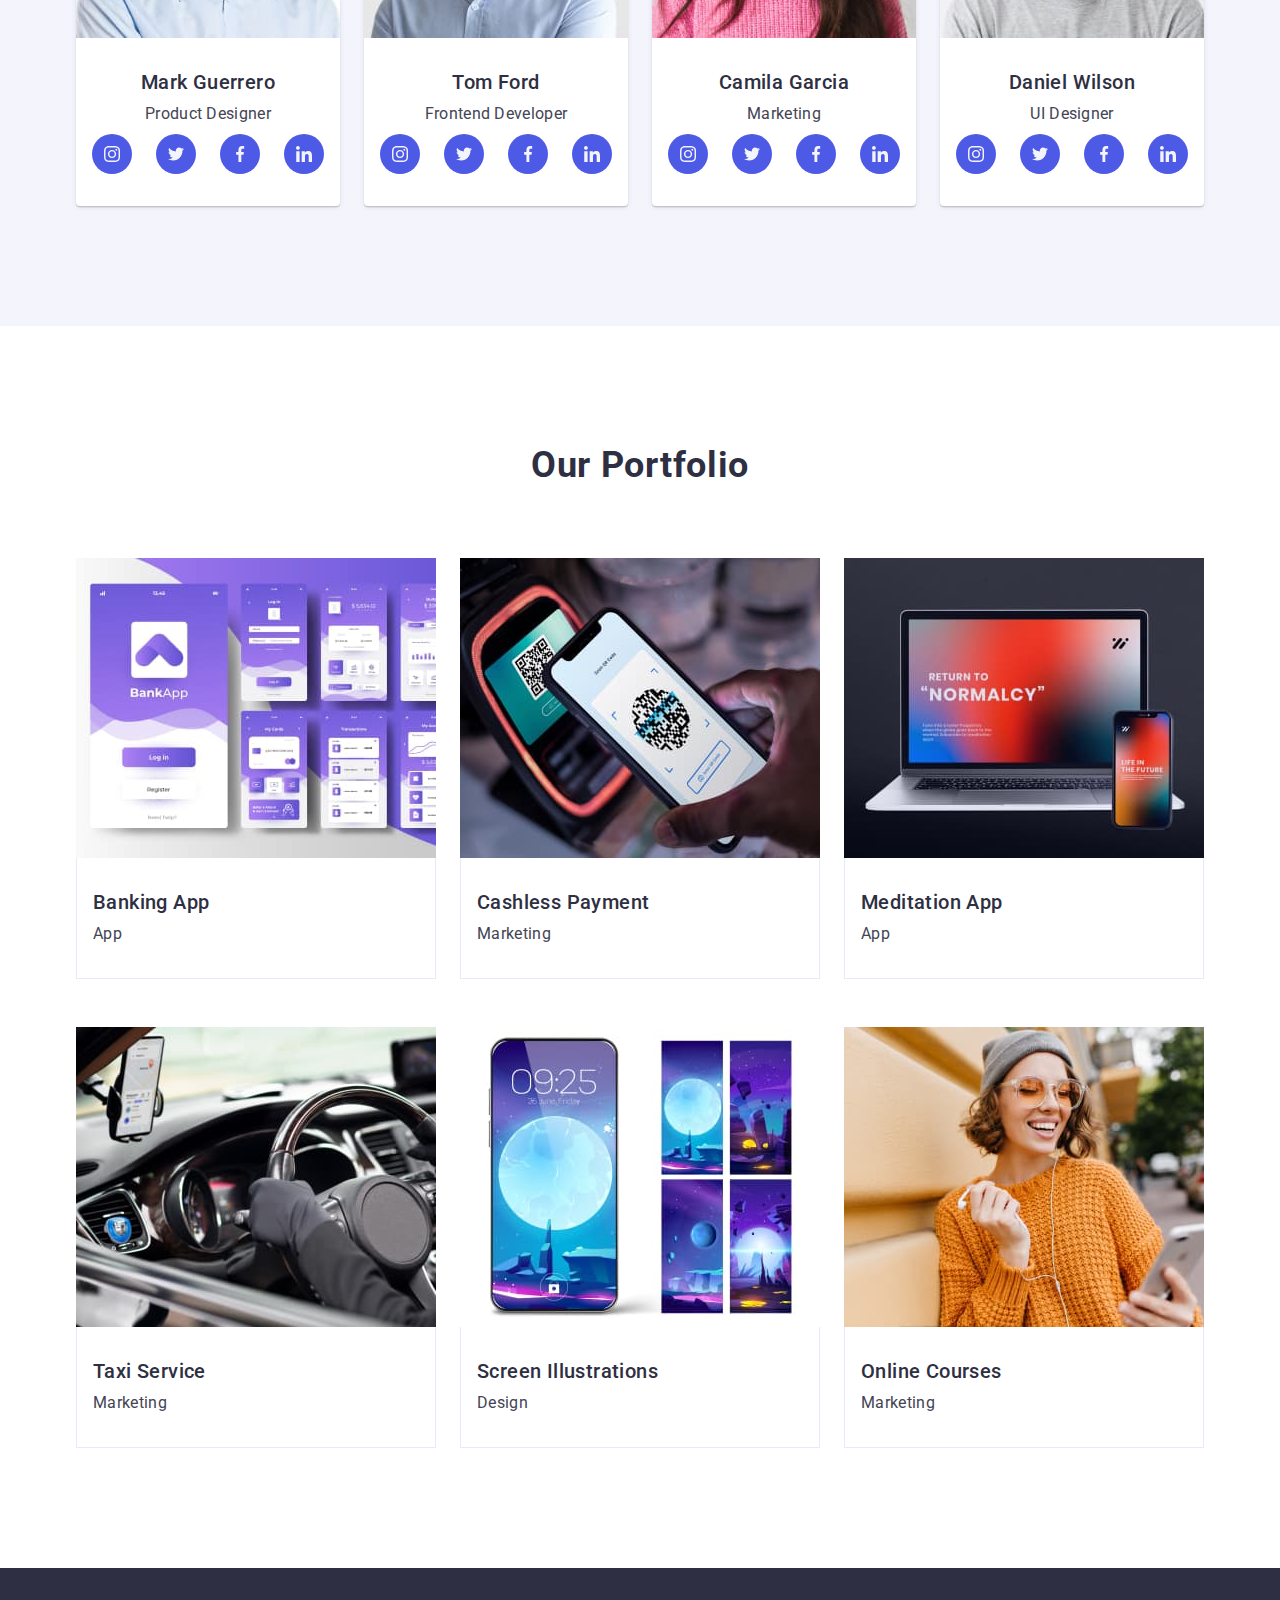
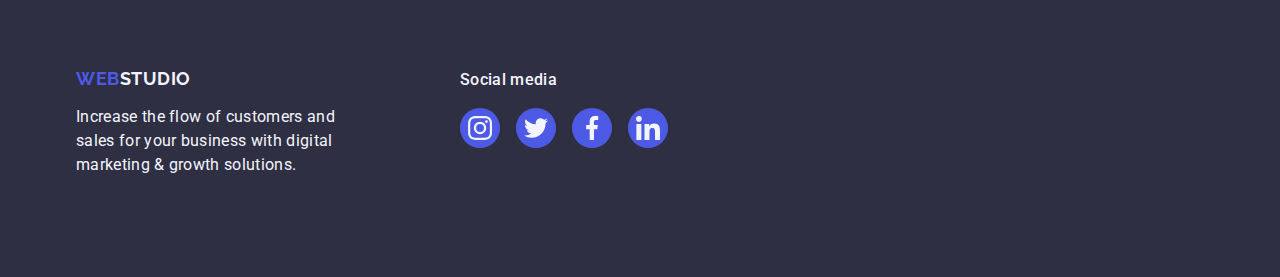
==== commit 5aa6718b: "corections" ====
--- a/index.html
+++ b/index.html
@@ -315,11 +315,11 @@
                   width="360"
                   height="300"
                 />
-                <div class="portfolio_overlay">
-                  14 Stylish and User-Friendly App Design Concepts · Task
-                  Manager App · Calorie Tracker App · Exotic Fruit Ecommerce App
-                  · Cloud Storage App
-                </div>
+                <p class="portfolio_overlay">
+                  14 Stylish and User-Friendly App Design Concepts · Task
+                  Manager App · Calorie Tracker App · Exotic Fruit Ecommerce App
+                  · Cloud Storage App
+                </p>
               </div>
               <div class="portfolio_item_container">
                 <h3 class="portfolio_item_title subtitle">Banking App</h3>
@@ -335,11 +335,11 @@
                   width="360"
                   height="300"
                 />
-                <div class="portfolio_overlay">
-                  14 Stylish and User-Friendly App Design Concepts · Task
-                  Manager App · Calorie Tracker App · Exotic Fruit Ecommerce App
-                  · Cloud Storage App
-                </div>
+                <p class="portfolio_overlay">
+                  14 Stylish and User-Friendly App Design Concepts · Task
+                  Manager App · Calorie Tracker App · Exotic Fruit Ecommerce App
+                  · Cloud Storage App
+                </p>
               </div>
               <div class="portfolio_item_container">
                 <h3 class="portfolio_item_title subtitle">Cashless Payment</h3>
@@ -355,11 +355,11 @@
                   width="360"
                   height="300"
                 />
-                <div class="portfolio_overlay">
-                  14 Stylish and User-Friendly App Design Concepts · Task
-                  Manager App · Calorie Tracker App · Exotic Fruit Ecommerce App
-                  · Cloud Storage App
-                </div>
+                <p class="portfolio_overlay">
+                  14 Stylish and User-Friendly App Design Concepts · Task
+                  Manager App · Calorie Tracker App · Exotic Fruit Ecommerce App
+                  · Cloud Storage App
+                </p>
               </div>
               <div class="portfolio_item_container">
                 <h3 class="portfolio_item_title subtitle">Meditation App</h3>
@@ -375,11 +375,11 @@
                   width="360"
                   height="300"
                 />
-                <div class="portfolio_overlay">
-                  14 Stylish and User-Friendly App Design Concepts · Task
-                  Manager App · Calorie Tracker App · Exotic Fruit Ecommerce App
-                  · Cloud Storage App
-                </div>
+                <p class="portfolio_overlay">
+                  14 Stylish and User-Friendly App Design Concepts · Task
+                  Manager App · Calorie Tracker App · Exotic Fruit Ecommerce App
+                  · Cloud Storage App
+                </p>
               </div>
               <div class="portfolio_item_container">
                 <h3 class="portfolio_item_title subtitle">Taxi Service</h3>
@@ -395,11 +395,11 @@
                   width="360"
                   height="300"
                 />
-                <div class="portfolio_overlay">
-                  14 Stylish and User-Friendly App Design Concepts · Task
-                  Manager App · Calorie Tracker App · Exotic Fruit Ecommerce App
-                  · Cloud Storage App
-                </div>
+                <p class="portfolio_overlay">
+                  14 Stylish and User-Friendly App Design Concepts · Task
+                  Manager App · Calorie Tracker App · Exotic Fruit Ecommerce App
+                  · Cloud Storage App
+                </p>
               </div>
               <div class="portfolio_item_container">
                 <h3 class="portfolio_item_title subtitle">
@@ -417,11 +417,11 @@
                   width="360"
                   height="300"
                 />
-                <div class="portfolio_overlay">
-                  14 Stylish and User-Friendly App Design Concepts · Task
-                  Manager App · Calorie Tracker App · Exotic Fruit Ecommerce App
-                  · Cloud Storage App
-                </div>
+                <p class="portfolio_overlay">
+                  14 Stylish and User-Friendly App Design Concepts · Task
+                  Manager App · Calorie Tracker App · Exotic Fruit Ecommerce App
+                  · Cloud Storage App
+                </p>
               </div>
               <div class="portfolio_item_container">
                 <h3 class="portfolio_item_title subtitle">Online Courses</h3>
--- a/css/styles.css
+++ b/css/styles.css
@@ -178,13 +178,13 @@
   line-height: 1.5;
   letter-spacing: 0.04em;
   color: #ffffff;
-  background: #4d5ae5;
+  background-color: #4d5ae5;
   border-radius: 4px;
-  transition: color 250ms cubic-bezier(0.4, 0, 0.2, 1);
+  transition: background-color 250ms cubic-bezier(0.4, 0, 0.2, 1);
 }
 .hero_button:hover,
 .hero_button:focus {
-  background: #404bbf;
+  background-color: #404bbf;
 }
 
 /* ====2-BENEFITS============================ */
@@ -244,6 +244,7 @@
   border-radius: 0 0 4px 4px;
   box-shadow: 0 2px 1px 0 rgba(46, 47, 66, 0.08),
     0 1px 1px 0 rgba(46, 47, 66, 0.16), 0 1px 6px 0 rgba(46, 47, 66, 0.08);
+  transition: box-shadow 250ms cubic-bezier(0.4, 0, 0.2, 1);
 }
 .team_list_item:hover {
   box-shadow: 0 2px 1px 0 rgba(46, 47, 66, 0.08),
@@ -288,6 +289,13 @@
   flex-wrap: wrap;
   column-gap: 24px;
   row-gap: 48px;
+}
+.portfolio_list_item {
+  transition: box-shadow 250ms cubic-bezier(0.4, 0, 0.2, 1);
+}
+.portfolio_list_item:hover {
+  box-shadow: 0 2px 1px 0 rgba(46, 47, 66, 0.08),
+    0 1px 1px 0 rgba(46, 47, 66, 0.16), 0 1px 6px 0 rgba(46, 47, 66, 0.08);
 }
 .portfolio_item_wrapper {
   position: relative;
@@ -306,7 +314,7 @@
   transform: translateY(100%);
   transition: transform 250ms cubic-bezier(0.4, 0, 0.2, 1);
 }
-.portfolio_item_wrapper:hover .portfolio_overlay {
+.portfolio_list_item:hover .portfolio_overlay {
   transform: translateY(0%);
 }
 .portfolio_item_container {
@@ -328,6 +336,7 @@
 .footer_container {
   display: flex;
   justify-content: flex-start;
+  align-items: baseline;
 }
 .footer_text_wrapper {
   margin-right: 120px;
@@ -341,6 +350,9 @@
 }
 .footer_text {
   width: 264px;
+}
+.footer_social_text {
+  font-weight: 500;
 }
 .footer_item_social {
   display: flex;
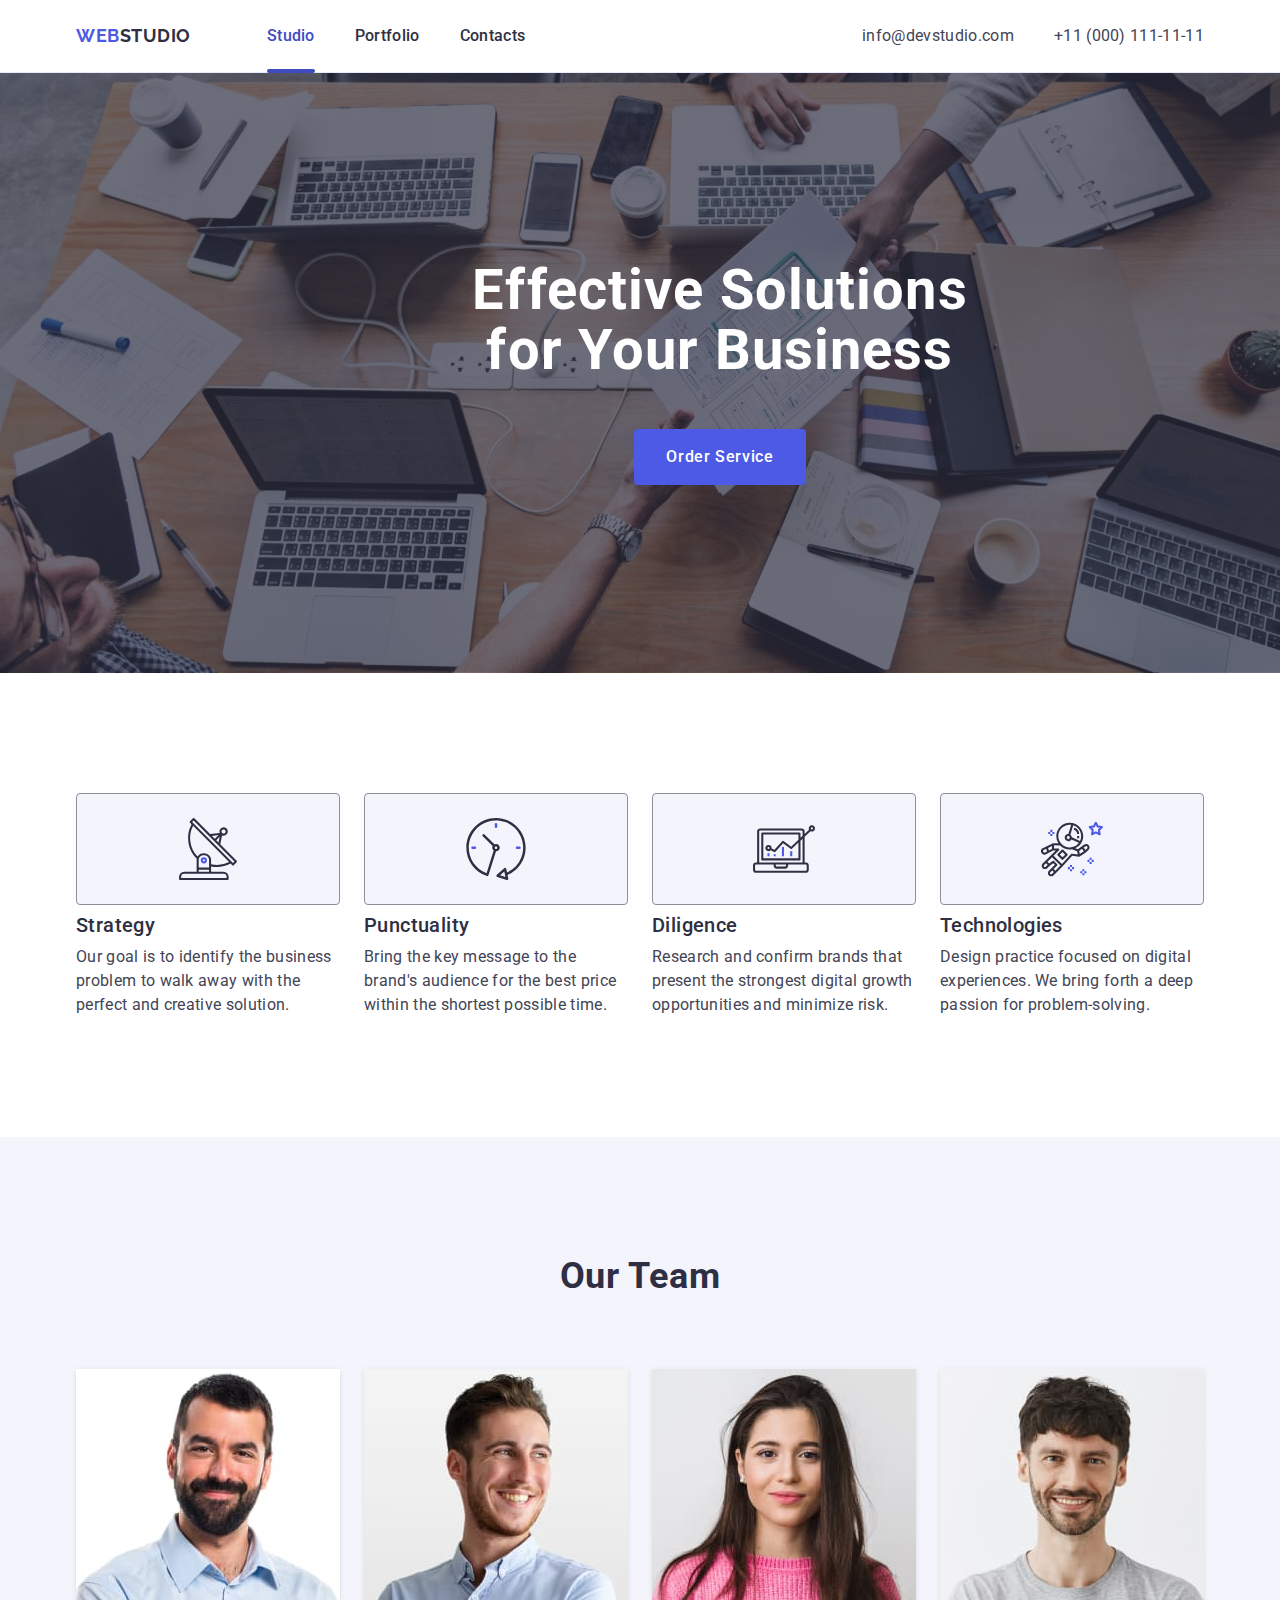
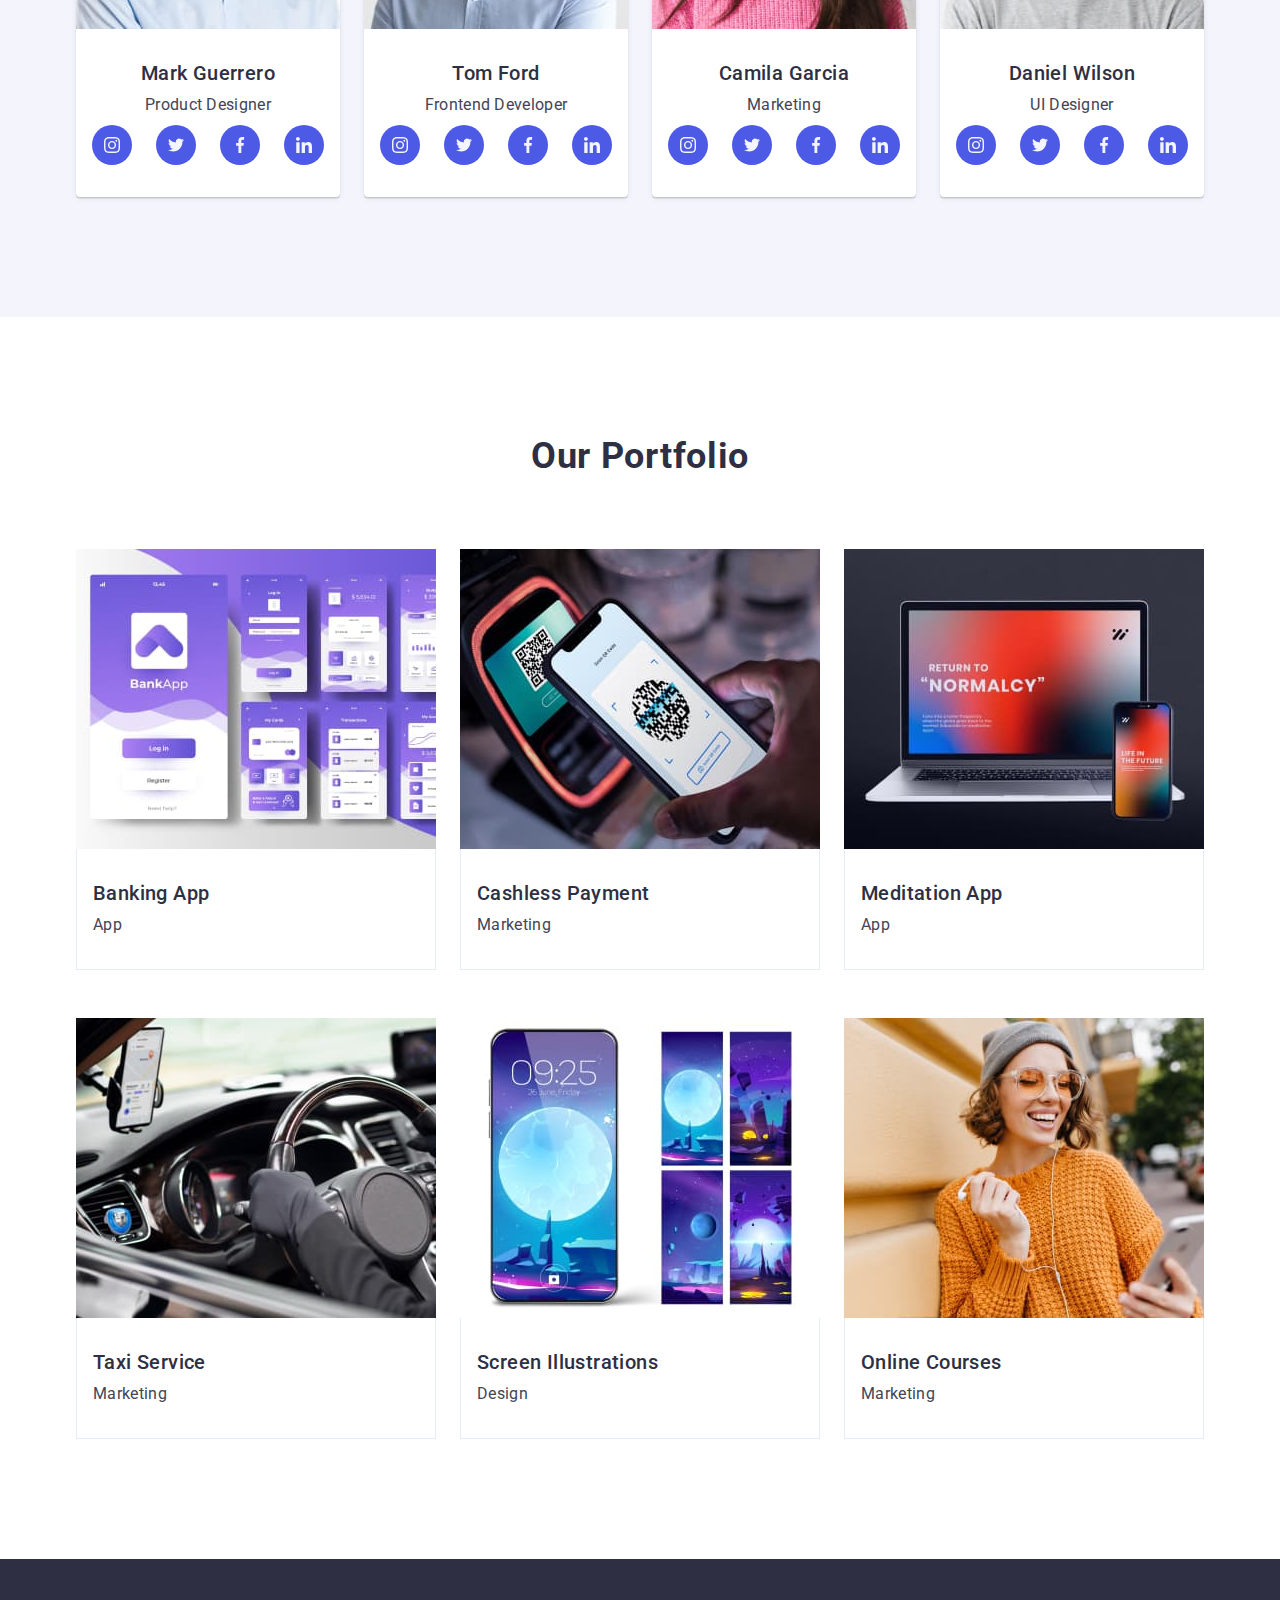
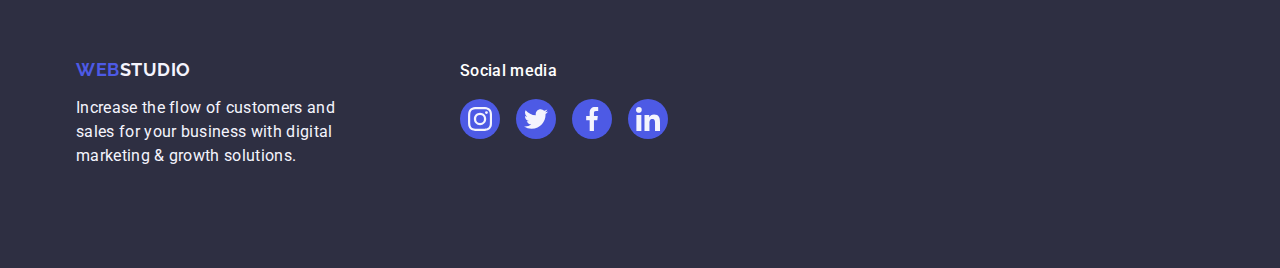
==== commit 608bf401: "fixes" ====
--- a/index.html
+++ b/index.html
@@ -73,7 +73,7 @@
             <li class="benefits_list_item">
               <div class="benefits_list_picture">
                 <svg class="benefits_list_icon" width="64" height="64">
-                  <use href="./images/sprite.svg#icon-antenna"></use>
+                  <use href="./images/icons.svg#icon-antenna"></use>
                 </svg>
               </div>
               <h3 class="benefits_item_title subtitle">Strategy</h3>
@@ -85,7 +85,7 @@
             <li class="benefits_list_item">
               <div class="benefits_list_picture">
                 <svg class="benefits_list_icon" width="64" height="64">
-                  <use href="./images/sprite.svg#icon-clock"></use>
+                  <use href="./images/icons.svg#icon-clock"></use>
                 </svg>
               </div>
               <h3 class="benefits_item_title subtitle">Punctuality</h3>
@@ -97,7 +97,7 @@
             <li class="benefits_list_item">
               <div class="benefits_list_picture">
                 <svg class="benefits_list_icon" width="64" height="64">
-                  <use href="./images/sprite.svg#icon-diagram"></use>
+                  <use href="./images/icons.svg#icon-diagram"></use>
                 </svg>
               </div>
               <h3 class="benefits_item_title subtitle">Diligence</h3>
@@ -109,7 +109,7 @@
             <li class="benefits_list_item">
               <div class="benefits_list_picture">
                 <svg class="benefits_list_icon" width="64" height="64">
-                  <use href="./images/sprite.svg#icon-astronaut"></use>
+                  <use href="./images/icons.svg#icon-astronaut"></use>
                 </svg>
               </div>
               <h3 class="benefits_item_title subtitle">Technologies</h3>
@@ -138,31 +138,31 @@
                 <h3 class="team_item_title subtitle">Mark Guerrero</h3>
                 <p class="team_item_text">Product Designer</p>
                 <ul class="team_item_social">
-                  <li>
-                    <a class="team_item_link" href="#">
-                      <svg class="team_item_icon" width="16" height="16">
-                        <use href="./images/sprite.svg#icon-instagram"></use>
-                      </svg>
-                    </a>
-                  </li>
-                  <li>
-                    <a class="team_item_link" href="#">
-                      <svg class="team_item_icon" width="16" height="16">
-                        <use href="./images/sprite.svg#icon-twitter"></use>
-                      </svg>
-                    </a>
-                  </li>
-                  <li>
-                    <a class="team_item_link" href="#">
-                      <svg class="team_item_icon" width="16" height="16">
-                        <use href="./images/sprite.svg#icon-facebook"></use>
-                      </svg>
-                    </a>
-                  </li>
-                  <li>
-                    <a class="team_item_link" href="#">
-                      <svg class="team_item_icon" width="16" height="16">
-                        <use href="./images/sprite.svg#icon-linkedin"></use>
+                  <li class="team_item_li">
+                    <a class="team_item_link" href="#">
+                      <svg class="team_item_icon" width="16" height="16">
+                        <use href="./images/icons.svg#icon-instagram"></use>
+                      </svg>
+                    </a>
+                  </li>
+                  <li class="team_item_li">
+                    <a class="team_item_link" href="#">
+                      <svg class="team_item_icon" width="16" height="16">
+                        <use href="./images/icons.svg#icon-twitter"></use>
+                      </svg>
+                    </a>
+                  </li>
+                  <li class="team_item_li">
+                    <a class="team_item_link" href="#">
+                      <svg class="team_item_icon" width="16" height="16">
+                        <use href="./images/icons.svg#icon-facebook"></use>
+                      </svg>
+                    </a>
+                  </li>
+                  <li class="team_item_li">
+                    <a class="team_item_link" href="#">
+                      <svg class="team_item_icon" width="16" height="16">
+                        <use href="./images/icons.svg#icon-linkedin"></use>
                       </svg>
                     </a>
                   </li>
@@ -181,31 +181,31 @@
                 <h3 class="team_item_title subtitle">Tom Ford</h3>
                 <p class="team_item_text">Frontend Developer</p>
                 <ul class="team_item_social">
-                  <li>
-                    <a class="team_item_link" href="#">
-                      <svg class="team_item_icon" width="16" height="16">
-                        <use href="./images/sprite.svg#icon-instagram"></use>
-                      </svg>
-                    </a>
-                  </li>
-                  <li>
-                    <a class="team_item_link" href="#">
-                      <svg class="team_item_icon" width="16" height="16">
-                        <use href="./images/sprite.svg#icon-twitter"></use>
-                      </svg>
-                    </a>
-                  </li>
-                  <li>
-                    <a class="team_item_link" href="#">
-                      <svg class="team_item_icon" width="16" height="16">
-                        <use href="./images/sprite.svg#icon-facebook"></use>
-                      </svg>
-                    </a>
-                  </li>
-                  <li>
-                    <a class="team_item_link" href="#">
-                      <svg class="team_item_icon" width="16" height="16">
-                        <use href="./images/sprite.svg#icon-linkedin"></use>
+                  <li class="team_item_li">
+                    <a class="team_item_link" href="#">
+                      <svg class="team_item_icon" width="16" height="16">
+                        <use href="./images/icons.svg#icon-instagram"></use>
+                      </svg>
+                    </a>
+                  </li>
+                  <li class="team_item_li">
+                    <a class="team_item_link" href="#">
+                      <svg class="team_item_icon" width="16" height="16">
+                        <use href="./images/icons.svg#icon-twitter"></use>
+                      </svg>
+                    </a>
+                  </li>
+                  <li class="team_item_li">
+                    <a class="team_item_link" href="#">
+                      <svg class="team_item_icon" width="16" height="16">
+                        <use href="./images/icons.svg#icon-facebook"></use>
+                      </svg>
+                    </a>
+                  </li>
+                  <li class="team_item_li">
+                    <a class="team_item_link" href="#">
+                      <svg class="team_item_icon" width="16" height="16">
+                        <use href="./images/icons.svg#icon-linkedin"></use>
                       </svg>
                     </a>
                   </li>
@@ -224,31 +224,31 @@
                 <h3 class="team_item_title subtitle">Camila Garcia</h3>
                 <p class="team_item_text">Marketing</p>
                 <ul class="team_item_social">
-                  <li>
-                    <a class="team_item_link" href="#">
-                      <svg class="team_item_icon" width="16" height="16">
-                        <use href="./images/sprite.svg#icon-instagram"></use>
-                      </svg>
-                    </a>
-                  </li>
-                  <li>
-                    <a class="team_item_link" href="#">
-                      <svg class="team_item_icon" width="16" height="16">
-                        <use href="./images/sprite.svg#icon-twitter"></use>
-                      </svg>
-                    </a>
-                  </li>
-                  <li>
-                    <a class="team_item_link" href="#">
-                      <svg class="team_item_icon" width="16" height="16">
-                        <use href="./images/sprite.svg#icon-facebook"></use>
-                      </svg>
-                    </a>
-                  </li>
-                  <li>
-                    <a class="team_item_link" href="#">
-                      <svg class="team_item_icon" width="16" height="16">
-                        <use href="./images/sprite.svg#icon-linkedin"></use>
+                  <li class="team_item_li">
+                    <a class="team_item_link" href="#">
+                      <svg class="team_item_icon" width="16" height="16">
+                        <use href="./images/icons.svg#icon-instagram"></use>
+                      </svg>
+                    </a>
+                  </li>
+                  <li class="team_item_li">
+                    <a class="team_item_link" href="#">
+                      <svg class="team_item_icon" width="16" height="16">
+                        <use href="./images/icons.svg#icon-twitter"></use>
+                      </svg>
+                    </a>
+                  </li>
+                  <li class="team_item_li">
+                    <a class="team_item_link" href="#">
+                      <svg class="team_item_icon" width="16" height="16">
+                        <use href="./images/icons.svg#icon-facebook"></use>
+                      </svg>
+                    </a>
+                  </li>
+                  <li class="team_item_li">
+                    <a class="team_item_link" href="#">
+                      <svg class="team_item_icon" width="16" height="16">
+                        <use href="./images/icons.svg#icon-linkedin"></use>
                       </svg>
                     </a>
                   </li>
@@ -267,31 +267,31 @@
                 <h3 class="team_item_title subtitle">Daniel Wilson</h3>
                 <p class="team_item_text">UI Designer</p>
                 <ul class="team_item_social">
-                  <li>
-                    <a class="team_item_link" href="#">
-                      <svg class="team_item_icon" width="16" height="16">
-                        <use href="./images/sprite.svg#icon-instagram"></use>
-                      </svg>
-                    </a>
-                  </li>
-                  <li>
-                    <a class="team_item_link" href="#">
-                      <svg class="team_item_icon" width="16" height="16">
-                        <use href="./images/sprite.svg#icon-twitter"></use>
-                      </svg>
-                    </a>
-                  </li>
-                  <li>
-                    <a class="team_item_link" href="#">
-                      <svg class="team_item_icon" width="16" height="16">
-                        <use href="./images/sprite.svg#icon-facebook"></use>
-                      </svg>
-                    </a>
-                  </li>
-                  <li>
-                    <a class="team_item_link" href="#">
-                      <svg class="team_item_icon" width="16" height="16">
-                        <use href="./images/sprite.svg#icon-linkedin"></use>
+                  <li class="team_item_li">
+                    <a class="team_item_link" href="#">
+                      <svg class="team_item_icon" width="16" height="16">
+                        <use href="./images/icons.svg#icon-instagram"></use>
+                      </svg>
+                    </a>
+                  </li>
+                  <li class="team_item_li">
+                    <a class="team_item_link" href="#">
+                      <svg class="team_item_icon" width="16" height="16">
+                        <use href="./images/icons.svg#icon-twitter"></use>
+                      </svg>
+                    </a>
+                  </li>
+                  <li class="team_item_li">
+                    <a class="team_item_link" href="#">
+                      <svg class="team_item_icon" width="16" height="16">
+                        <use href="./images/icons.svg#icon-facebook"></use>
+                      </svg>
+                    </a>
+                  </li>
+                  <li class="team_item_li">
+                    <a class="team_item_link" href="#">
+                      <svg class="team_item_icon" width="16" height="16">
+                        <use href="./images/icons.svg#icon-linkedin"></use>
                       </svg>
                     </a>
                   </li>
@@ -447,31 +447,31 @@
         <div class="footer_social_wrapper">
           <p class="footer_social_text">Social media</p>
           <ul class="footer_item_social">
-            <li>
+            <li class="footer_item_li">
               <a class="footer_item_link" href="#">
                 <svg class="footer_item_icon" width="24" height="24">
-                  <use href="./images/sprite.svg#icon-instagram"></use>
+                  <use href="./images/icons.svg#icon-instagram"></use>
                 </svg>
               </a>
             </li>
-            <li>
+            <li class="footer_item_li">
               <a class="footer_item_link" href="#">
                 <svg class="footer_item_icon" width="24" height="24">
-                  <use href="./images/sprite.svg#icon-twitter"></use>
+                  <use href="./images/icons.svg#icon-twitter"></use>
                 </svg>
               </a>
             </li>
-            <li>
+            <li class="footer_item_li">
               <a class="footer_item_link" href="#">
                 <svg class="footer_item_icon" width="24" height="24">
-                  <use href="./images/sprite.svg#icon-facebook"></use>
+                  <use href="./images/icons.svg#icon-facebook"></use>
                 </svg>
               </a>
             </li>
-            <li>
+            <li class="footer_item_li">
               <a class="footer_item_link" href="#">
                 <svg class="footer_item_icon" width="24" height="24">
-                  <use href="./images/sprite.svg#icon-linkedin"></use>
+                  <use href="./images/icons.svg#icon-linkedin"></use>
                 </svg>
               </a>
             </li>
--- a/css/styles.css
+++ b/css/styles.css
@@ -78,6 +78,8 @@
 .header {
   color: #2e2f42;
   border-bottom: 1px solid #e7e9fc;
+  box-shadow: 0px 2px 1px rgba(46, 47, 66, 0.08),
+    0px 1px 1px rgba(46, 47, 66, 0.16), 0px 1px 6px rgba(46, 47, 66, 0.08);
 }
 .header a {
   padding: 24px 0;
@@ -127,7 +129,7 @@
 }
 .address_list_link {
   color: #434455;
-  transition: color cubic-bezier(0.4, 0, 0.2, 1);
+  transition: color 250ms cubic-bezier(0.4, 0, 0.2, 1);
 }
 .navigation_list_link:hover,
 .navigation_list_link:focus,
@@ -139,13 +141,11 @@
 /* ====1-HERO=============================== */
 .hero {
   background-color: #2e2f42;
-}
-
-.hero_background {
   width: 1440px;
-  height: 100%;
   margin: 0 auto;
   background-size: cover;
+  background-repeat: no-repeat;
+  background-position: center;
   background-image: linear-gradient(
       rgba(46, 47, 66, 0.7),
       rgba(46, 47, 66, 0.7)
@@ -209,8 +209,11 @@
   background-color: #f4f4fd;
   border: 1px solid #8e8f99;
   border-radius: 4px;
-  /* width: 264px;
-  height: 112px; */
+  display: flex;
+  justify-content: center;
+  align-items: center;
+  height: 112px;
+  margin-bottom: 8px;
 }
 .benefits_list_icon {
   margin: 24px 100px;
@@ -218,7 +221,6 @@
 
 .benefits_item_title {
   margin-bottom: 8px;
-  margin-top: 8px;
 }
 
 .benefits_list_item {
@@ -251,7 +253,7 @@
     0 1px 1px 0 rgba(46, 47, 66, 0.16), 0 1px 6px 0 rgba(46, 47, 66, 0.08);
 }
 .team_item_container {
-  padding: 32px 16px;
+  padding: 32px 0px;
   text-align: center;
 }
 .team_item_title {
@@ -262,10 +264,13 @@
 }
 .team_item_social {
   display: flex;
-  justify-content: space-between;
+  justify-content: center;
+  gap: 24px;
 }
 .team_item_link {
-  display: block;
+  display: flex;
+  justify-content: center;
+  align-items: center;
   width: 40px;
   height: 40px;
   border-radius: 50%;
@@ -276,9 +281,11 @@
 }
 .team_item_link:hover,
 .team_item_link:focus {
-  background-color: #31d0aa;
-}
-
+  background-color: #404bbf;
+}
+.team_item_icon {
+  fill: #f4f4fd;
+}
 /* ====4-PORTFOLIO=========================== */
 .portfolio_title {
   line-height: 1.11;
@@ -307,7 +314,7 @@
   left: 0;
   width: 100%;
   height: 100%;
-  padding: 32px 40px;
+  padding: 40px 32px;
   overflow: auto;
   color: #f4f4fd;
   background: #4d5ae5;
@@ -353,14 +360,17 @@
 }
 .footer_social_text {
   font-weight: 500;
+  color: #ffffff;
+  margin-bottom: 16px;
 }
 .footer_item_social {
   display: flex;
   gap: 16px;
-  margin-top: 16px;
 }
 .footer_item_link {
-  display: block;
+  display: flex;
+  justify-content: center;
+  align-items: center;
   width: 40px;
   height: 40px;
   border-radius: 50%;
@@ -373,3 +383,6 @@
 .footer_item_link:focus {
   background-color: #31d0aa;
 }
+.footer_item_icon {
+  fill: #f4f4fd;
+}
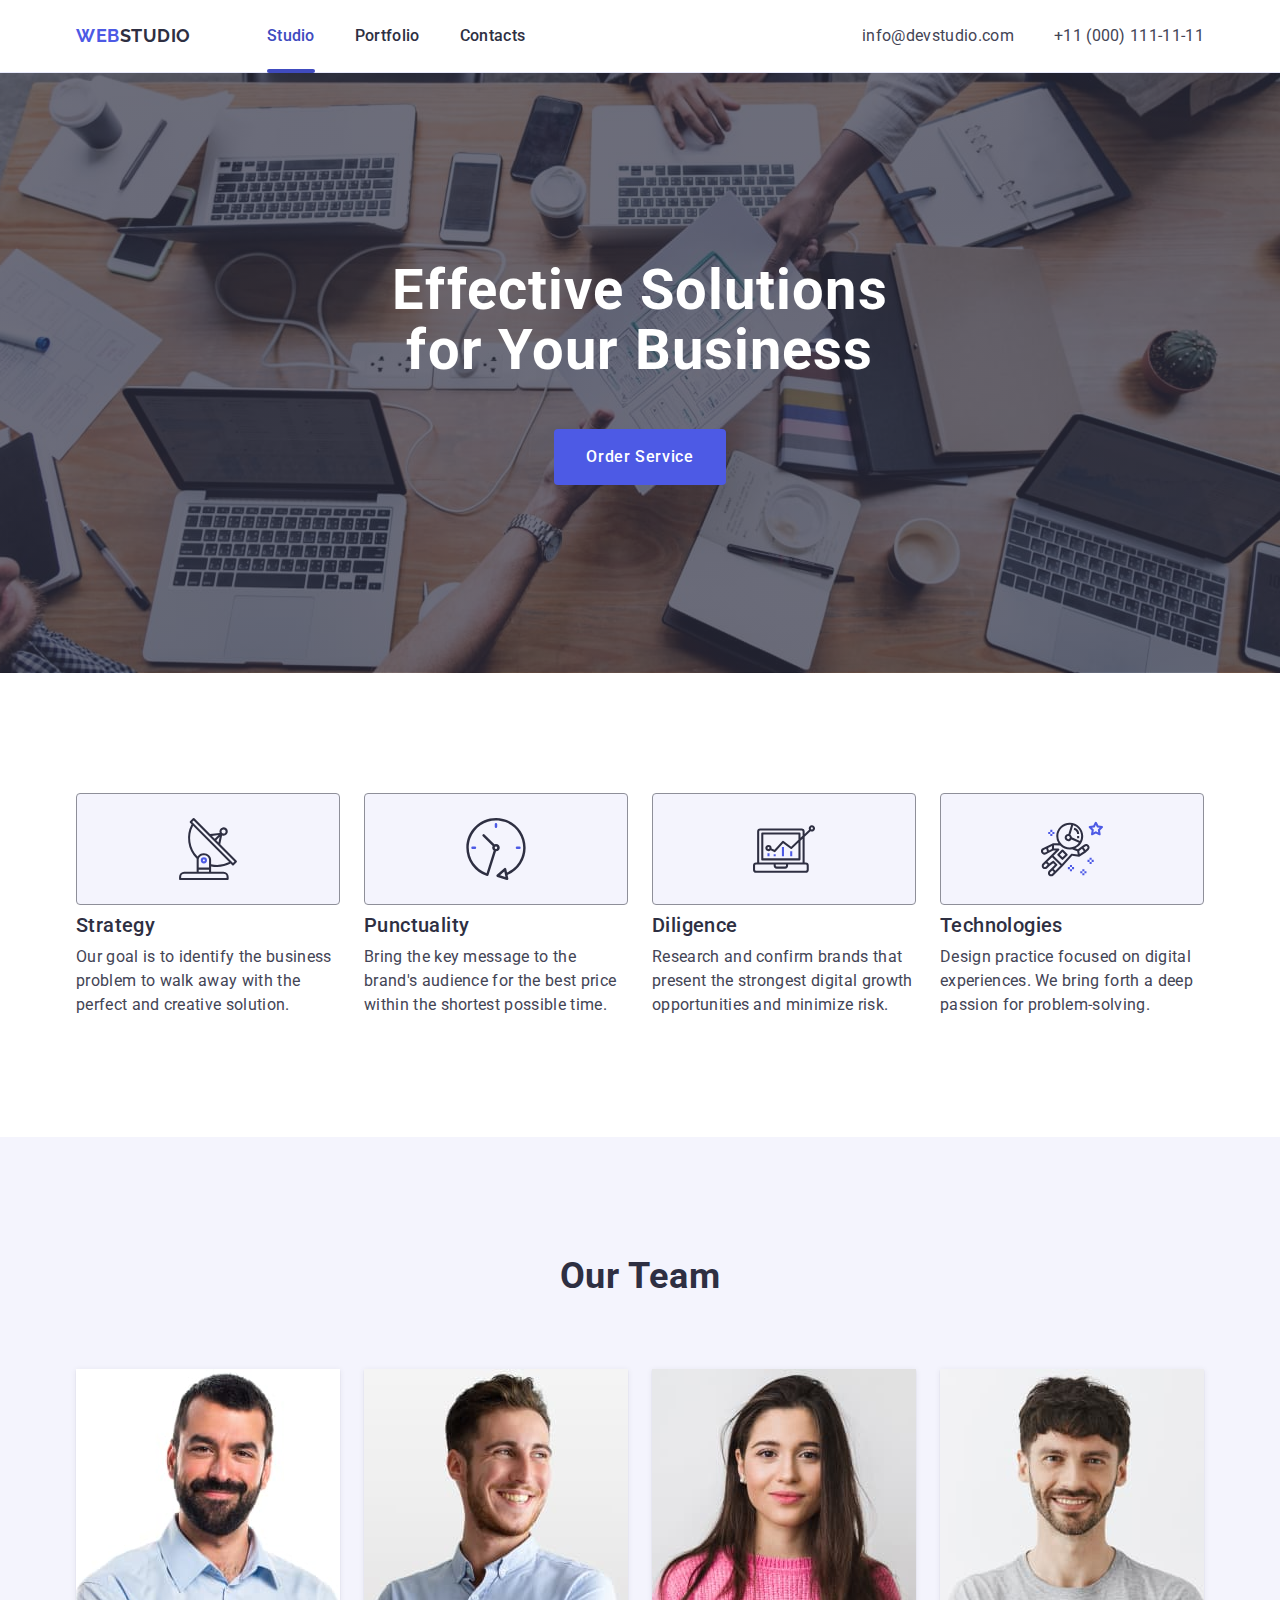
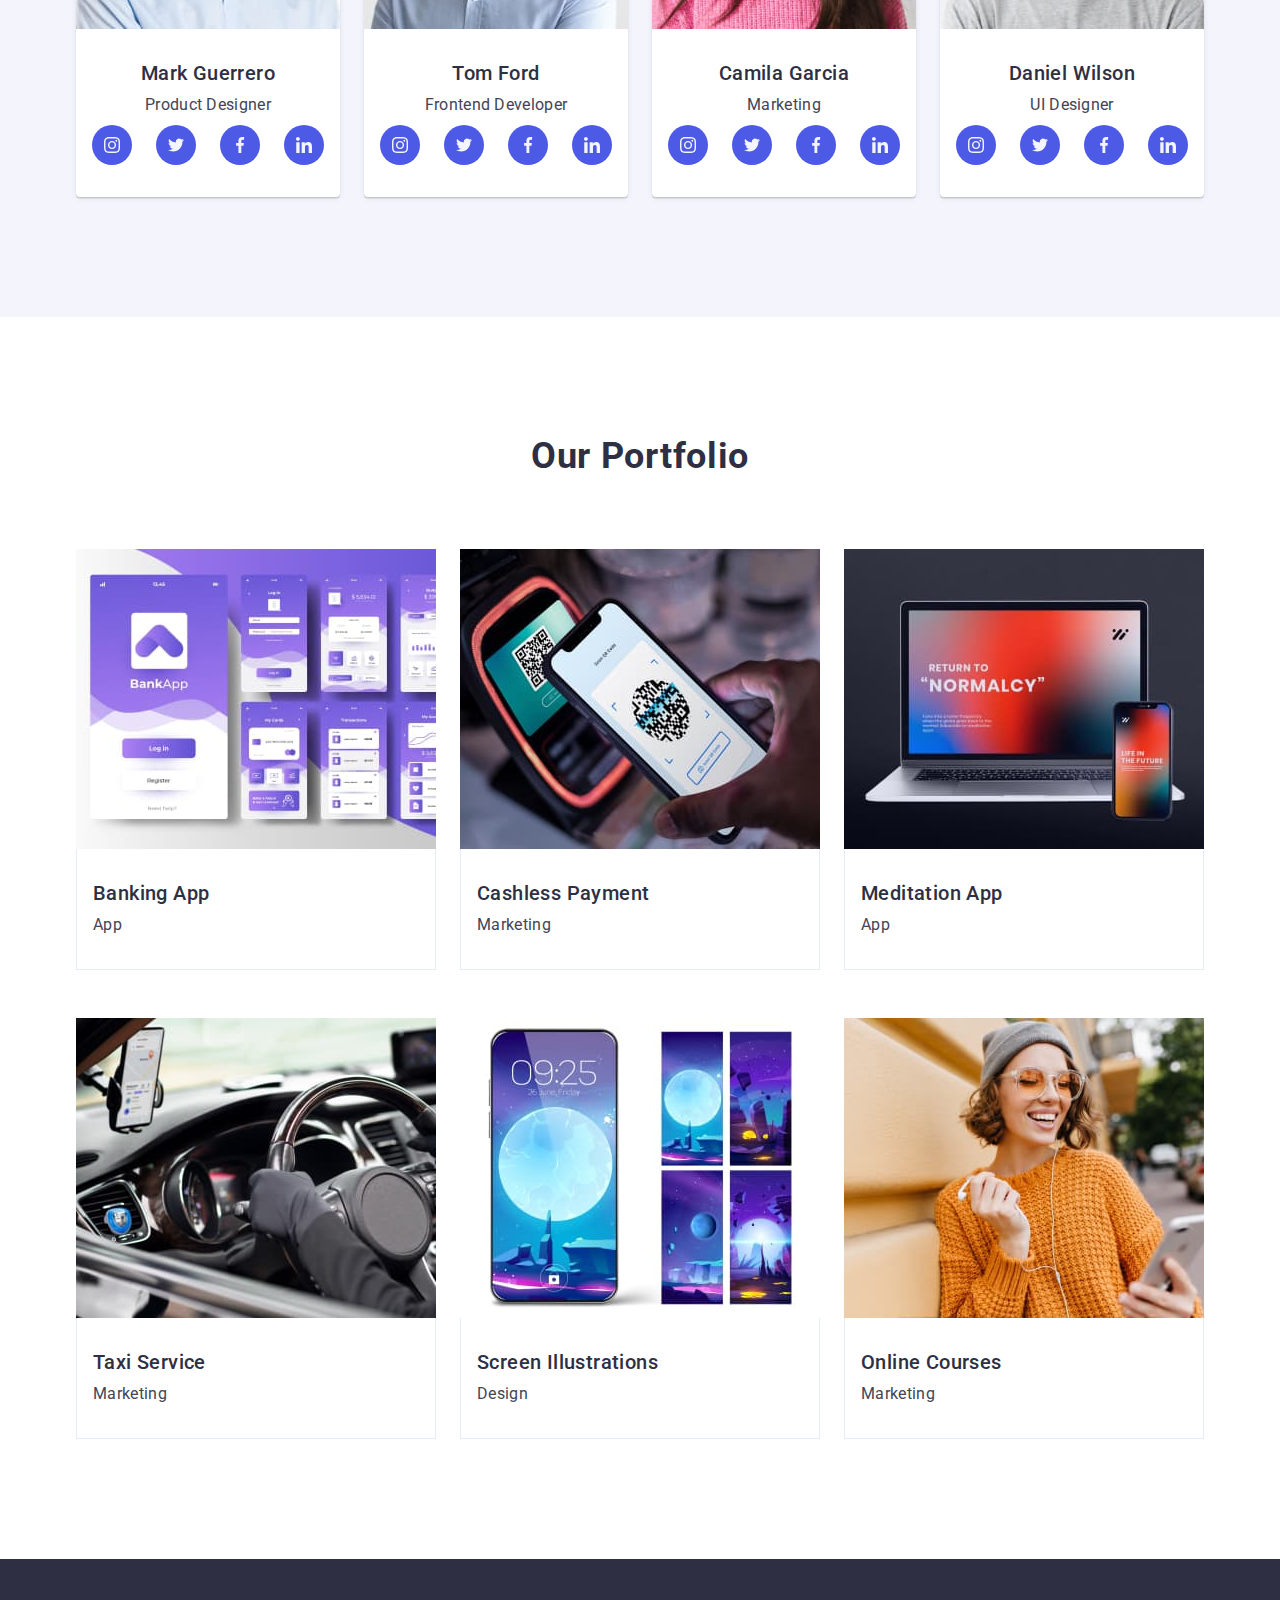
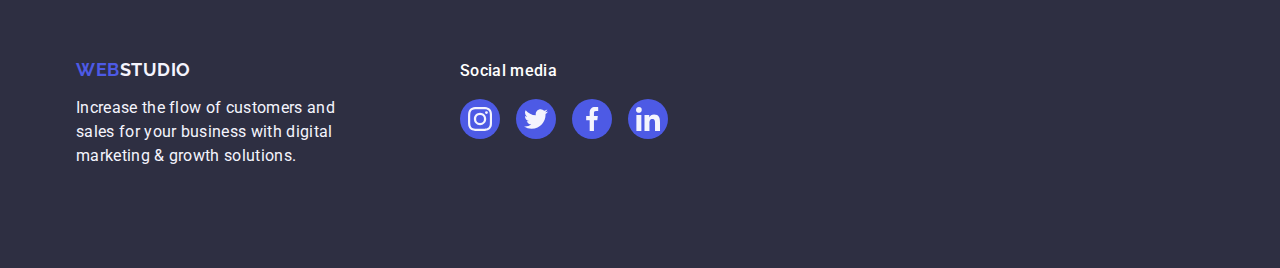
==== commit d0067a0d: "f1" ====
--- a/index.html
+++ b/index.html
@@ -61,7 +61,9 @@
         <div class="hero_background">
           <div class="hero_container container">
             <h1 class="hero_title">Effective Solutions for Your Business</h1>
-            <button class="hero_button" type="button">Order Service</button>
+            <button class="hero_button tran" type="button">
+              Order Service
+            </button>
           </div>
         </div>
       </section>
--- a/css/styles.css
+++ b/css/styles.css
@@ -141,7 +141,7 @@
 /* ====1-HERO=============================== */
 .hero {
   background-color: #2e2f42;
-  width: 1440px;
+  max-width: 1440px;
   margin: 0 auto;
   background-size: cover;
   background-repeat: no-repeat;
@@ -170,6 +170,7 @@
   color: #ffffff;
 }
 .hero_button {
+  transition: background-color 250ms cubic-bezier(0.4, 0, 0.2, 1);
   margin: 48px auto 0;
   padding: 16px 32px;
   min-width: 169px;
@@ -180,11 +181,14 @@
   color: #ffffff;
   background-color: #4d5ae5;
   border-radius: 4px;
+}
+.tran {
   transition: background-color 250ms cubic-bezier(0.4, 0, 0.2, 1);
 }
 .hero_button:hover,
 .hero_button:focus {
   background-color: #404bbf;
+  transition: background-color 250ms cubic-bezier(0.4, 0, 0.2, 1);
 }
 
 /* ====2-BENEFITS============================ */
